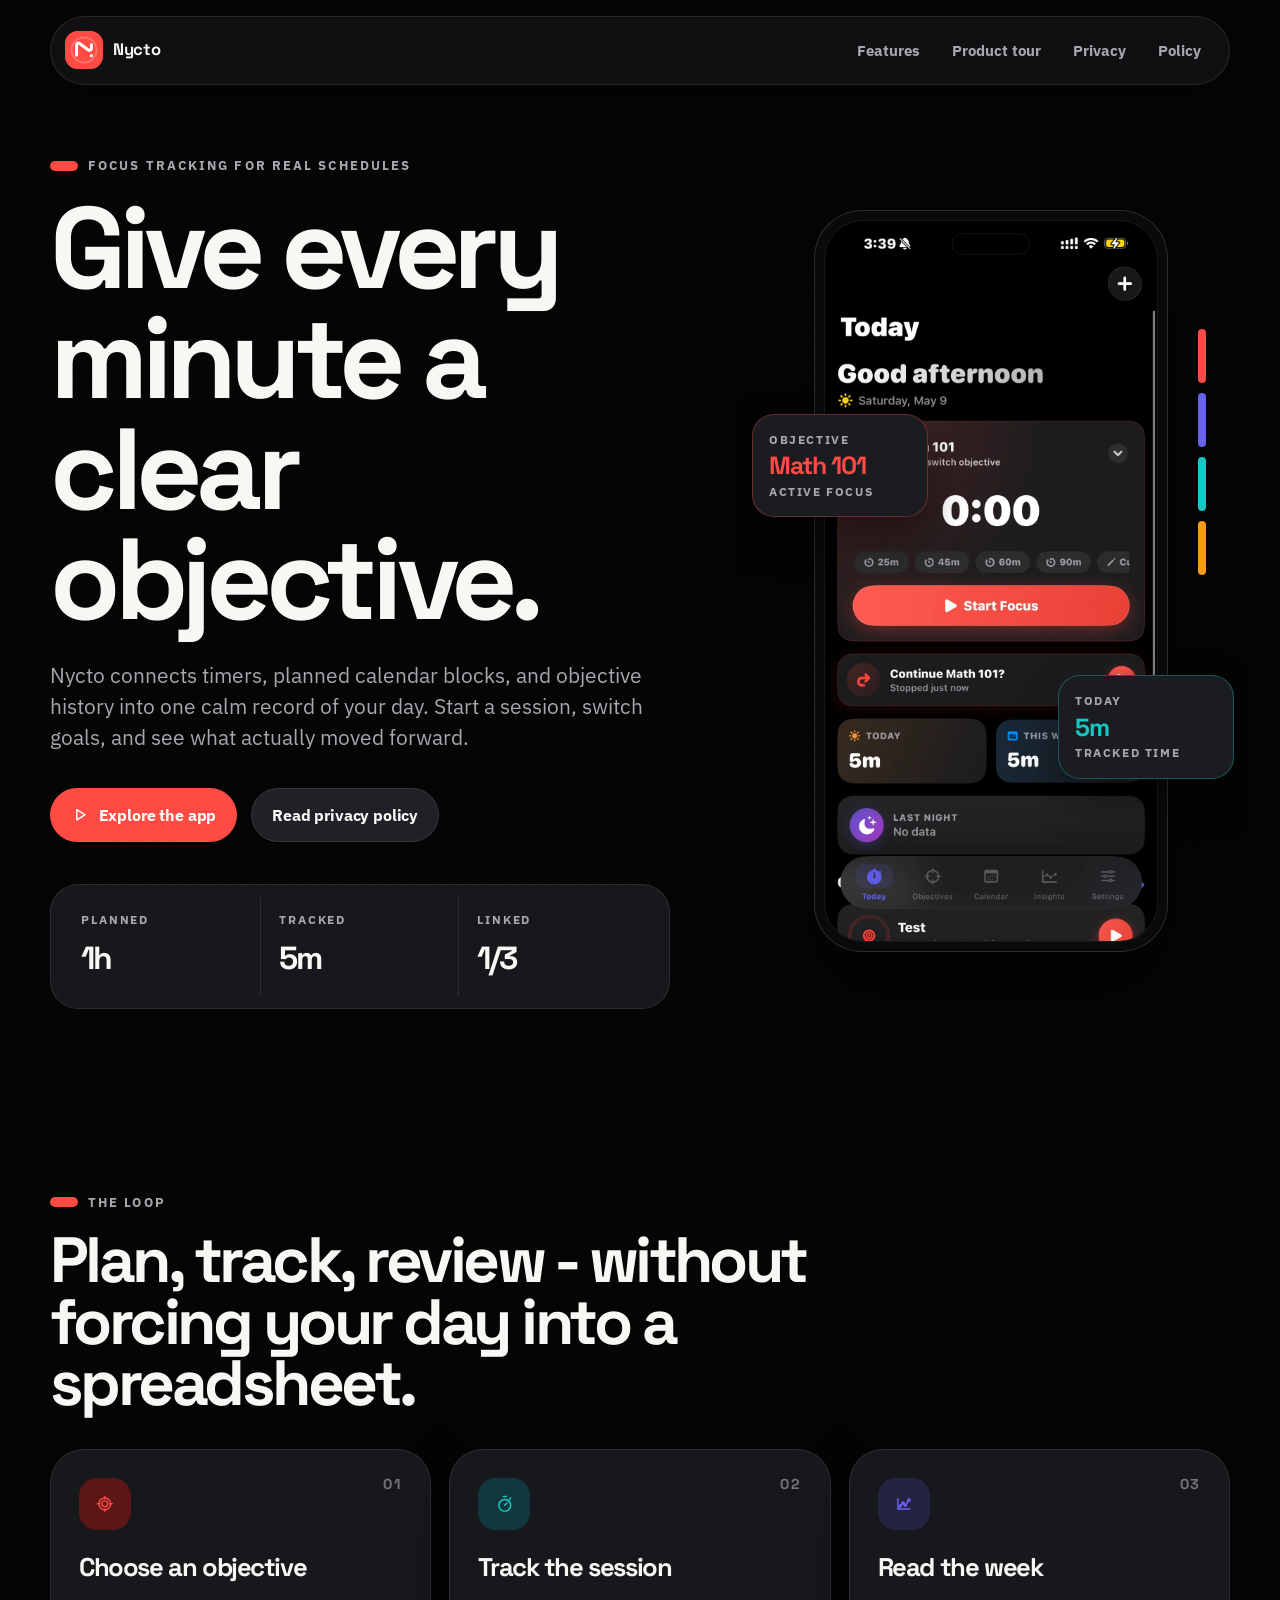
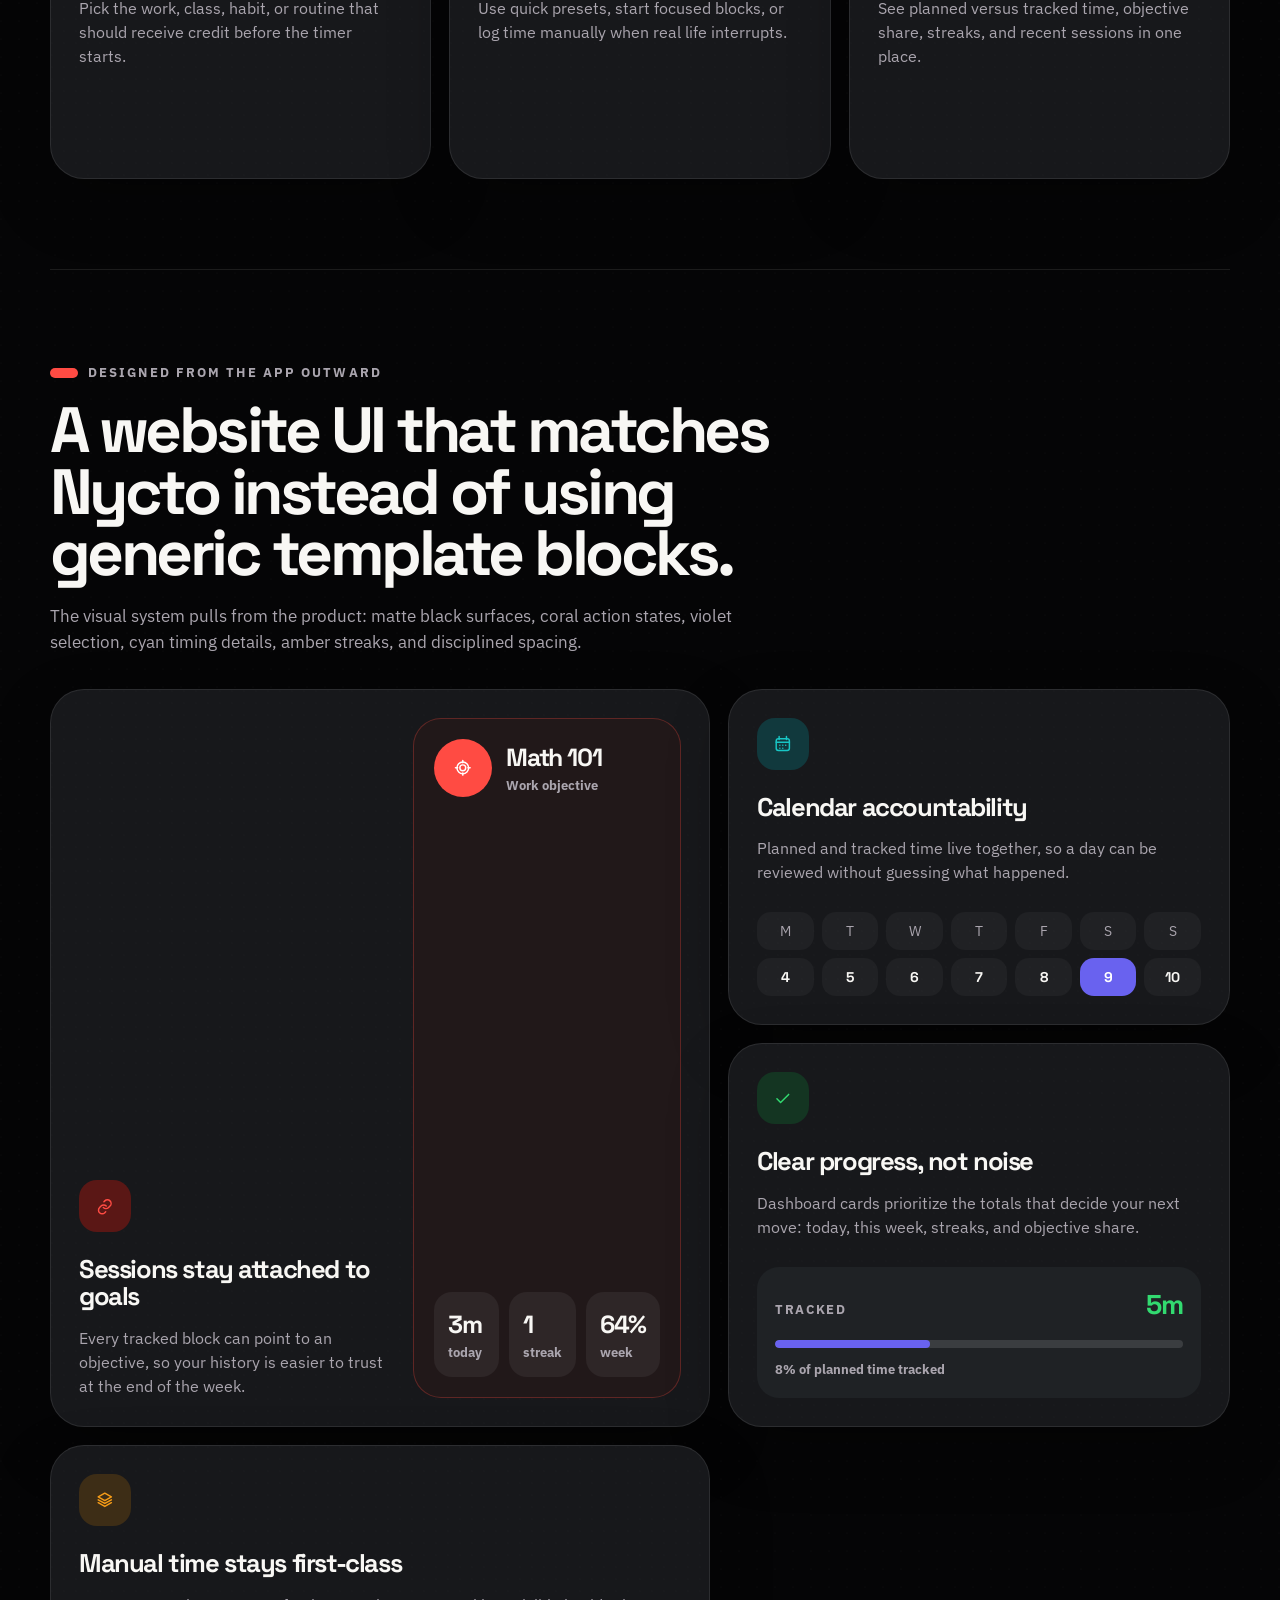
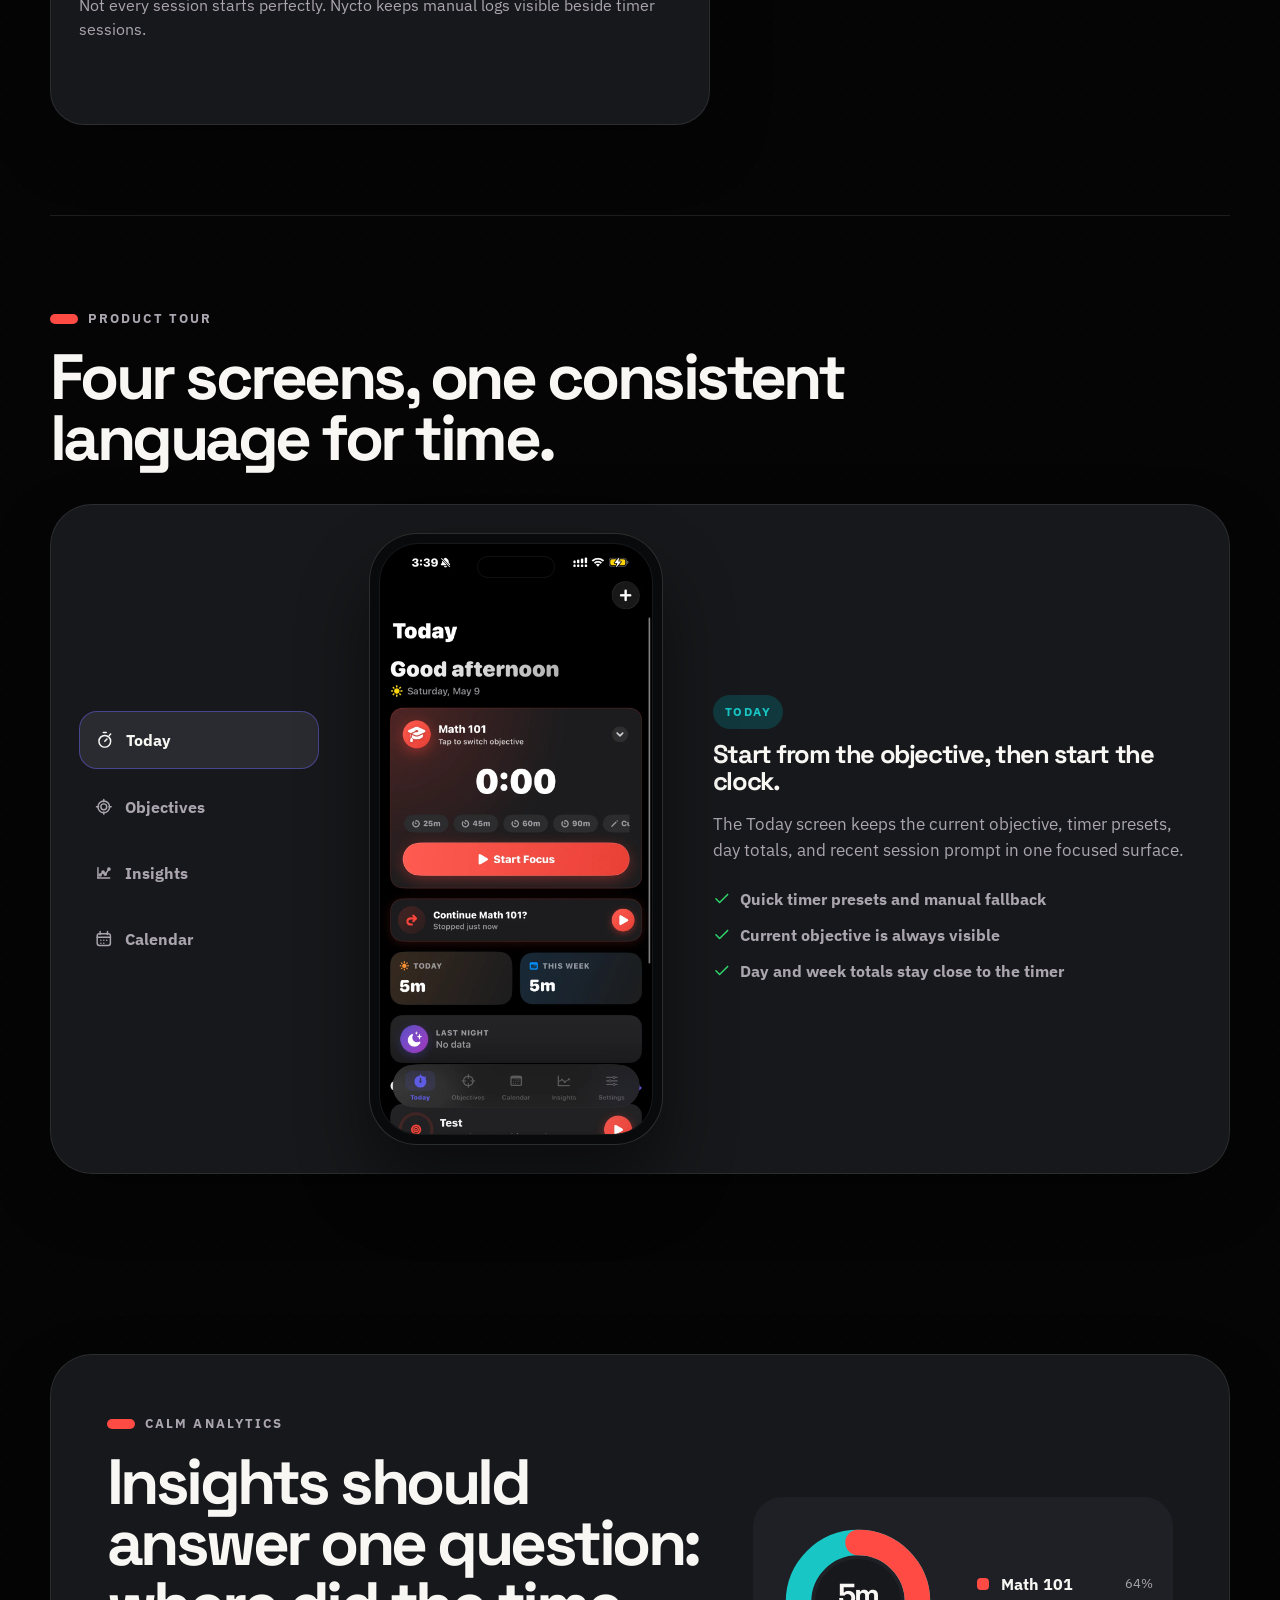
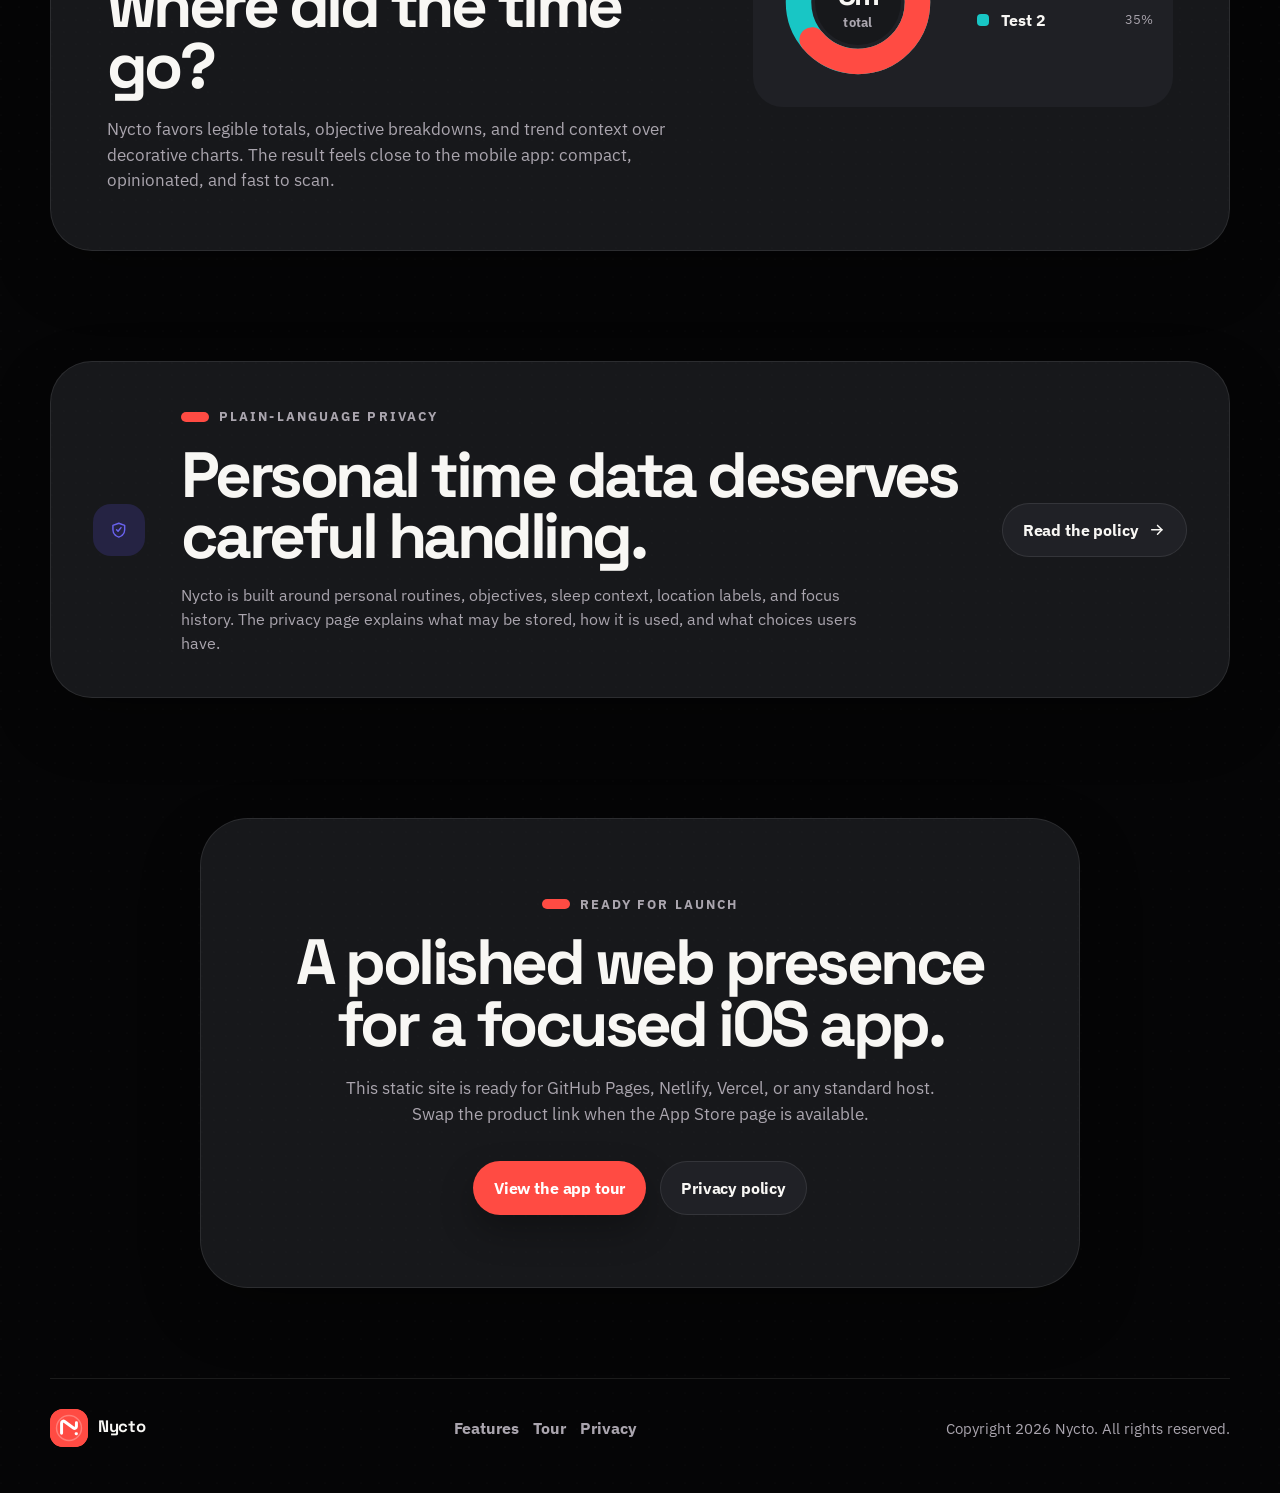
==== index.html @ ef99bd98 "Add Nycto landing page and privacy policy" ====
<!doctype html>
<html lang="en">
<head>
  <meta charset="utf-8">
  <meta name="viewport" content="width=device-width, initial-scale=1">
  <title>Nycto - Objective-linked focus tracking</title>
  <meta name="description" content="Nycto helps you plan time, track focus sessions, and understand your week through objective-linked insights.">
  <meta property="og:title" content="Nycto - Objective-linked focus tracking">
  <meta property="og:description" content="A calm time tracking app that connects focus sessions, planned blocks, and objective history.">
  <meta property="og:type" content="website">
  <meta property="og:image" content="assets/og-card.svg">
  <link rel="icon" href="assets/nycto-mark.svg" type="image/svg+xml">
  <link rel="preconnect" href="https://fonts.googleapis.com">
  <link rel="preconnect" href="https://fonts.gstatic.com" crossorigin>
  <link href="https://fonts.googleapis.com/css2?family=IBM+Plex+Sans:wght@400;500;600;700&family=Space+Grotesk:wght@500;600;700&display=swap" rel="stylesheet">
  <link rel="stylesheet" href="styles.css">
</head>
<body>
  <svg class="svg-sprite" aria-hidden="true" focusable="false">
  <symbol id="icon-timer" viewBox="0 0 24 24"><path d="M10 2h4"/><path d="M12 14l3-3"/><path d="M12 22a8 8 0 1 0 0-16 8 8 0 0 0 0 16Z"/><path d="M18 6l2-2"/></symbol>
  <symbol id="icon-target" viewBox="0 0 24 24"><circle cx="12" cy="12" r="8"/><circle cx="12" cy="12" r="4"/><path d="M12 2v3M12 19v3M2 12h3M19 12h3"/></symbol>
  <symbol id="icon-calendar" viewBox="0 0 24 24"><path d="M7 2v4M17 2v4"/><rect x="3" y="5" width="18" height="16" rx="3"/><path d="M3 10h18"/><path d="M8 14h.01M12 14h.01M16 14h.01M8 18h.01M12 18h.01"/></symbol>
  <symbol id="icon-chart" viewBox="0 0 24 24"><path d="M4 19V5"/><path d="M4 19h16"/><path d="M7 15l4-4 3 3 5-7"/><circle cx="7" cy="15" r="1.5"/><circle cx="11" cy="11" r="1.5"/><circle cx="14" cy="14" r="1.5"/><circle cx="19" cy="7" r="1.5"/></symbol>
  <symbol id="icon-shield" viewBox="0 0 24 24"><path d="M12 3l8 3v6c0 5-3.4 8.5-8 10-4.6-1.5-8-5-8-10V6l8-3Z"/><path d="M9 12l2 2 4-5"/></symbol>
  <symbol id="icon-link" viewBox="0 0 24 24"><path d="M10 13a5 5 0 0 0 7.1 0l2-2a5 5 0 0 0-7.1-7.1l-1.2 1.2"/><path d="M14 11a5 5 0 0 0-7.1 0l-2 2A5 5 0 0 0 12 20.1l1.2-1.2"/></symbol>
  <symbol id="icon-play" viewBox="0 0 24 24"><path d="M8 5v14l11-7-11-7Z"/></symbol>
  <symbol id="icon-check" viewBox="0 0 24 24"><path d="M20 6L9 17l-5-5"/></symbol>
  <symbol id="icon-arrow" viewBox="0 0 24 24"><path d="M5 12h14"/><path d="M13 6l6 6-6 6"/></symbol>
  <symbol id="icon-layers" viewBox="0 0 24 24"><path d="M12 3l9 5-9 5-9-5 9-5Z"/><path d="M3 12l9 5 9-5"/><path d="M3 16l9 5 9-5"/></symbol>
  <symbol id="icon-moon" viewBox="0 0 24 24"><path d="M20 15.5A8.5 8.5 0 0 1 8.5 4 7 7 0 1 0 20 15.5Z"/></symbol>
  <symbol id="icon-menu" viewBox="0 0 24 24"><path d="M4 7h16M4 12h16M4 17h16"/></symbol>
</svg>
  <a class="skip-link" href="#main">Skip to content</a>
  <div class="page-shell" id="top">
    <header class="site-header" data-reveal>
      <a class="brand" href="index.html" aria-label="Nycto home">
        <span class="brand-mark" aria-hidden="true"><img src="assets/nycto-mark.svg" alt=""></span>
        <span>Nycto</span>
      </a>
      <button class="nav-toggle" type="button" aria-expanded="false" aria-controls="site-nav">
        <svg class="icon-svg"><use href="#icon-menu"></use></svg>
        <span class="sr-only">Open navigation</span>
      </button>
      <nav class="site-nav" id="site-nav" aria-label="Primary navigation">
        <a href="#features">Features</a>
        <a href="#tour">Product tour</a>
        <a href="#privacy">Privacy</a>
        <a href="privacy.html">Policy</a>
      </nav>
    </header>

    <main id="main">
      <section class="hero section-pad">
        <div class="hero-copy" data-reveal>
          <p class="eyebrow"><span></span> Focus tracking for real schedules</p>
          <h1>Give every minute a clear objective.</h1>
          <p class="lede">Nycto connects timers, planned calendar blocks, and objective history into one calm record of your day. Start a session, switch goals, and see what actually moved forward.</p>
          <div class="hero-actions">
            <a class="button button-primary" href="#tour">
              <svg class="icon-svg"><use href="#icon-play"></use></svg>
              Explore the app
            </a>
            <a class="button button-secondary" href="privacy.html">Read privacy policy</a>
          </div>
          <dl class="metric-strip" aria-label="Nycto example stats">
            <div>
              <dt>Planned</dt>
              <dd>1h</dd>
            </div>
            <div>
              <dt>Tracked</dt>
              <dd>5m</dd>
            </div>
            <div>
              <dt>Linked</dt>
              <dd>1/3</dd>
            </div>
          </dl>
        </div>

        <div class="hero-stage" data-reveal data-delay="1">
          <div class="phone-frame hero-phone" aria-label="Nycto app Today screen">
            <span class="phone-speaker"></span>
            <img src="assets/screens/today-screen.webp" alt="Nycto Today screen showing a focus timer for Math 101 and day stats.">
          </div>
          <div class="orbit-card orbit-card-left" aria-hidden="true">
            <small>Objective</small>
            <strong>Math 101</strong>
            <span>Active focus</span>
          </div>
          <div class="orbit-card orbit-card-right" aria-hidden="true">
            <small>Today</small>
            <strong>5m</strong>
            <span>Tracked time</span>
          </div>
          <div class="status-rail" aria-hidden="true">
            <span></span><span></span><span></span><span></span>
          </div>
        </div>
      </section>

      <section class="loop section-pad" aria-labelledby="loop-title">
        <div class="section-heading" data-reveal>
          <p class="eyebrow"><span></span> The loop</p>
          <h2 id="loop-title">Plan, track, review - without forcing your day into a spreadsheet.</h2>
        </div>
        <div class="loop-grid">
          <article class="loop-card" data-reveal>
            <span class="step-label">01</span>
            <div class="icon-badge red"><svg class="icon-svg"><use href="#icon-target"></use></svg></div>
            <h3>Choose an objective</h3>
            <p>Pick the work, class, habit, or routine that should receive credit before the timer starts.</p>
          </article>
          <article class="loop-card" data-reveal data-delay="1">
            <span class="step-label">02</span>
            <div class="icon-badge cyan"><svg class="icon-svg"><use href="#icon-timer"></use></svg></div>
            <h3>Track the session</h3>
            <p>Use quick presets, start focused blocks, or log time manually when real life interrupts.</p>
          </article>
          <article class="loop-card" data-reveal data-delay="2">
            <span class="step-label">03</span>
            <div class="icon-badge violet"><svg class="icon-svg"><use href="#icon-chart"></use></svg></div>
            <h3>Read the week</h3>
            <p>See planned versus tracked time, objective share, streaks, and recent sessions in one place.</p>
          </article>
        </div>
      </section>

      <section class="feature-mosaic section-pad" id="features" aria-labelledby="features-title">
        <div class="section-heading narrow" data-reveal>
          <p class="eyebrow"><span></span> Designed from the app outward</p>
          <h2 id="features-title">A website UI that matches Nycto instead of using generic template blocks.</h2>
          <p>The visual system pulls from the product: matte black surfaces, coral action states, violet selection, cyan timing details, amber streaks, and disciplined spacing.</p>
        </div>

        <div class="mosaic-grid">
          <article class="feature-card feature-card-large" data-reveal>
            <div class="feature-copy">
              <div class="icon-badge red"><svg class="icon-svg"><use href="#icon-link"></use></svg></div>
              <h3>Sessions stay attached to goals</h3>
              <p>Every tracked block can point to an objective, so your history is easier to trust at the end of the week.</p>
            </div>
            <div class="objective-panel" aria-hidden="true">
              <div class="objective-head">
                <span class="objective-icon"><svg class="icon-svg"><use href="#icon-target"></use></svg></span>
                <div><strong>Math 101</strong><small>Work objective</small></div>
              </div>
              <div class="objective-stats">
                <span><b>3m</b><small>today</small></span>
                <span><b>1</b><small>streak</small></span>
                <span><b>64%</b><small>week</small></span>
              </div>
            </div>
          </article>

          <article class="feature-card" data-reveal data-delay="1">
            <div class="icon-badge cyan"><svg class="icon-svg"><use href="#icon-calendar"></use></svg></div>
            <h3>Calendar accountability</h3>
            <p>Planned and tracked time live together, so a day can be reviewed without guessing what happened.</p>
            <div class="mini-calendar" aria-hidden="true">
              <span>M</span><span>T</span><span>W</span><span>T</span><span>F</span><span>S</span><span>S</span>
              <b>4</b><b>5</b><b>6</b><b>7</b><b>8</b><b class="selected">9</b><b>10</b>
            </div>
          </article>

          <article class="feature-card" data-reveal data-delay="2">
            <div class="icon-badge green"><svg class="icon-svg"><use href="#icon-check"></use></svg></div>
            <h3>Clear progress, not noise</h3>
            <p>Dashboard cards prioritize the totals that decide your next move: today, this week, streaks, and objective share.</p>
            <div class="progress-panel" aria-hidden="true">
              <span><b>Tracked</b><strong>5m</strong></span>
              <div><i style="width: 38%"></i></div>
              <small>8% of planned time tracked</small>
            </div>
          </article>

          <article class="feature-card" data-reveal>
            <div class="icon-badge amber"><svg class="icon-svg"><use href="#icon-layers"></use></svg></div>
            <h3>Manual time stays first-class</h3>
            <p>Not every session starts perfectly. Nycto keeps manual logs visible beside timer sessions.</p>
          </article>
        </div>
      </section>

      <section class="tour section-pad" id="tour" aria-labelledby="tour-title">
        <div class="section-heading" data-reveal>
          <p class="eyebrow"><span></span> Product tour</p>
          <h2 id="tour-title">Four screens, one consistent language for time.</h2>
        </div>
        <div class="tour-shell" data-reveal>
          <div class="tour-tabs" role="tablist" aria-label="Nycto screen tour">
            <button class="tour-tab is-active" type="button" role="tab" aria-selected="true" data-screen="today">
              <svg class="icon-svg"><use href="#icon-timer"></use></svg>
              Today
            </button>
            <button class="tour-tab" type="button" role="tab" aria-selected="false" data-screen="objective">
              <svg class="icon-svg"><use href="#icon-target"></use></svg>
              Objectives
            </button>
            <button class="tour-tab" type="button" role="tab" aria-selected="false" data-screen="insights">
              <svg class="icon-svg"><use href="#icon-chart"></use></svg>
              Insights
            </button>
            <button class="tour-tab" type="button" role="tab" aria-selected="false" data-screen="calendar">
              <svg class="icon-svg"><use href="#icon-calendar"></use></svg>
              Calendar
            </button>
          </div>

          <div class="tour-phone-wrap">
            <div class="phone-frame tour-phone">
              <span class="phone-speaker"></span>
              <img id="tour-image" src="assets/screens/today-screen.webp" alt="Nycto Today screen with the timer and current objective.">
            </div>
          </div>

          <div class="tour-notes" aria-live="polite">
            <p class="tour-kicker" id="tour-kicker">Today</p>
            <h3 id="tour-heading">Start from the objective, then start the clock.</h3>
            <p id="tour-copy">The Today screen keeps the current objective, timer presets, day totals, and recent session prompt in one focused surface.</p>
            <ul class="check-list" id="tour-list">
              <li><svg class="icon-svg"><use href="#icon-check"></use></svg> Quick timer presets and manual fallback</li>
              <li><svg class="icon-svg"><use href="#icon-check"></use></svg> Current objective is always visible</li>
              <li><svg class="icon-svg"><use href="#icon-check"></use></svg> Day and week totals stay close to the timer</li>
            </ul>
          </div>
        </div>
      </section>

      <section class="insight-band section-pad" aria-labelledby="insight-title">
        <div class="insight-card" data-reveal>
          <div>
            <p class="eyebrow"><span></span> Calm analytics</p>
            <h2 id="insight-title">Insights should answer one question: where did the time go?</h2>
            <p>Nycto favors legible totals, objective breakdowns, and trend context over decorative charts. The result feels close to the mobile app: compact, opinionated, and fast to scan.</p>
          </div>
          <div class="ring-summary" aria-hidden="true">
            <div class="donut" aria-hidden="true">
              <svg viewBox="0 0 120 120" focusable="false">
                <circle class="ring-cyan" cx="60" cy="60" r="42" pathLength="100"></circle>
                <circle class="ring-red" cx="60" cy="60" r="42" pathLength="100"></circle>
              </svg>
              <span>5m<small>total</small></span>
            </div>
            <div class="legend-lines">
              <span><i class="red-dot"></i><b>Math 101</b><small>64%</small></span>
              <span><i class="cyan-dot"></i><b>Test 2</b><small>35%</small></span>
            </div>
          </div>
        </div>
      </section>

      <section class="privacy-section section-pad" id="privacy" aria-labelledby="privacy-title">
        <div class="privacy-card" data-reveal>
          <div class="icon-badge violet"><svg class="icon-svg"><use href="#icon-shield"></use></svg></div>
          <div>
            <p class="eyebrow"><span></span> Plain-language privacy</p>
            <h2 id="privacy-title">Personal time data deserves careful handling.</h2>
            <p>Nycto is built around personal routines, objectives, sleep context, location labels, and focus history. The privacy page explains what may be stored, how it is used, and what choices users have.</p>
          </div>
          <a class="button button-secondary" href="privacy.html">
            Read the policy
            <svg class="icon-svg"><use href="#icon-arrow"></use></svg>
          </a>
        </div>
      </section>

      <section class="download-cta section-pad" id="download" aria-labelledby="download-title">
        <div class="download-panel" data-reveal>
          <p class="eyebrow"><span></span> Ready for launch</p>
          <h2 id="download-title">A polished web presence for a focused iOS app.</h2>
          <p>This static site is ready for GitHub Pages, Netlify, Vercel, or any standard host. Swap the product link when the App Store page is available.</p>
          <div class="hero-actions centered">
            <a class="button button-primary" href="#tour">View the app tour</a>
            <a class="button button-secondary" href="privacy.html">Privacy policy</a>
          </div>
        </div>
      </section>
    </main>

    <footer class="site-footer">
      <a class="brand" href="index.html" aria-label="Nycto home">
        <span class="brand-mark" aria-hidden="true"><img src="assets/nycto-mark.svg" alt=""></span>
        <span>Nycto</span>
      </a>
      <div class="footer-links">
        <a href="#features">Features</a>
        <a href="#tour">Tour</a>
        <a href="privacy.html">Privacy</a>
      </div>
      <p>Copyright <span id="year"></span> Nycto. All rights reserved.</p>
    </footer>
  </div>
  <script src="script.js"></script>
</body>
</html>
---- styles.css ----
:root {
  --ink: #050506;
  --ink-2: #090a0c;
  --panel: #17181b;
  --panel-2: #202126;
  --panel-3: #2a2b31;
  --text: #f8f7f4;
  --muted: #aaa5ae;
  --muted-2: #77727d;
  --line: #32323a;
  --line-soft: rgba(255, 255, 255, 0.09);
  --red: #ff4b43;
  --red-2: #5a1715;
  --cyan: #18c6c5;
  --green: #32da70;
  --violet: #6962ef;
  --amber: #f59b17;
  --blue: #119cf5;
  --radius-lg: 34px;
  --radius-md: 24px;
  --radius-sm: 16px;
  --container: 1180px;
  --heading-font: "Space Grotesk", "IBM Plex Sans", system-ui, sans-serif;
  --body-font: "IBM Plex Sans", system-ui, -apple-system, BlinkMacSystemFont, "Segoe UI", sans-serif;
}

* {
  box-sizing: border-box;
}

html {
  scroll-behavior: smooth;
}

body {
  margin: 0;
  min-height: 100vh;
  color: var(--text);
  background-color: var(--ink);
  background-image: url("data:image/svg+xml,%3Csvg xmlns='http://www.w3.org/2000/svg' width='18' height='18' viewBox='0 0 18 18'%3E%3Crect width='18' height='18' fill='%23050506'/%3E%3Ccircle cx='1' cy='1' r='0.6' fill='%23ffffff' fill-opacity='0.035'/%3E%3C/svg%3E");
  font-family: var(--body-font);
  line-height: 1.5;
  overflow-x: hidden;
}

body.nav-open {
  overflow: hidden;
}

img {
  display: block;
  max-width: 100%;
}

a {
  color: inherit;
  text-decoration: none;
}

button, input, textarea, select {
  font: inherit;
}

button {
  border: 0;
}

::selection {
  background: var(--red);
  color: white;
}

.svg-sprite {
  position: absolute;
  width: 0;
  height: 0;
  overflow: hidden;
}

.icon-svg {
  width: 1.1em;
  height: 1.1em;
  fill: none;
  stroke: currentColor;
  stroke-width: 2;
  stroke-linecap: round;
  stroke-linejoin: round;
  flex: 0 0 auto;
}

.sr-only {
  position: absolute;
  width: 1px;
  height: 1px;
  padding: 0;
  margin: -1px;
  overflow: hidden;
  clip: rect(0, 0, 0, 0);
  white-space: nowrap;
  border: 0;
}

.skip-link {
  position: fixed;
  top: 12px;
  left: 12px;
  z-index: 999;
  padding: 10px 14px;
  border-radius: 999px;
  background: var(--text);
  color: var(--ink);
  transform: translateY(-140%);
  transition: transform 180ms ease;
}

.skip-link:focus {
  transform: translateY(0);
}

.page-shell {
  width: min(100% - 32px, var(--container));
  margin-inline: auto;
}

.section-pad {
  padding: 90px 0;
}

.site-header {
  position: sticky;
  top: 16px;
  z-index: 50;
  display: flex;
  align-items: center;
  justify-content: space-between;
  gap: 18px;
  margin-top: 16px;
  padding: 12px 14px;
  border: 1px solid var(--line-soft);
  border-radius: 999px;
  background: rgba(18, 19, 22, 0.86);
  box-shadow: 0 18px 48px rgba(0, 0, 0, 0.34);
  backdrop-filter: blur(18px);
}

.brand {
  display: inline-flex;
  align-items: center;
  gap: 10px;
  color: var(--text);
  font-family: var(--heading-font);
  font-size: 1.04rem;
  font-weight: 700;
  letter-spacing: -0.02em;
}

.brand-mark {
  display: grid;
  place-items: center;
  width: 38px;
  height: 38px;
  border-radius: 13px;
  background: var(--red);
  overflow: hidden;
}

.brand-mark img {
  width: 100%;
  height: 100%;
}

.site-nav {
  display: flex;
  align-items: center;
  gap: 4px;
}

.site-nav a {
  padding: 10px 14px;
  border-radius: 999px;
  color: var(--muted);
  font-size: 0.95rem;
  font-weight: 700;
  transition: color 180ms ease, background 180ms ease;
}

.site-nav a:hover,
.site-nav a:focus-visible,
.site-nav a[aria-current="page"] {
  color: var(--text);
  background: var(--panel-3);
  outline: none;
}

.nav-toggle {
  display: none;
  place-items: center;
  width: 42px;
  height: 42px;
  border-radius: 50%;
  color: var(--text);
  background: var(--panel-2);
}

.hero {
  display: grid;
  grid-template-columns: minmax(0, 1.02fr) minmax(360px, 0.78fr);
  gap: clamp(38px, 6vw, 86px);
  align-items: center;
  min-height: calc(100vh - 82px);
  padding-top: 68px;
}

.eyebrow {
  display: inline-flex;
  align-items: center;
  gap: 10px;
  margin: 0 0 18px;
  color: var(--muted);
  font-size: 0.82rem;
  font-weight: 800;
  letter-spacing: 0.16em;
  text-transform: uppercase;
}

.eyebrow span {
  width: 28px;
  height: 10px;
  border-radius: 999px;
  background: var(--red);
}

h1, h2, h3 {
  margin: 0;
  font-family: var(--heading-font);
  letter-spacing: -0.055em;
  line-height: 0.96;
}

h1 {
  max-width: 780px;
  font-size: clamp(4rem, 9vw, 7.65rem);
}

h2 {
  font-size: clamp(2.45rem, 5vw, 4.75rem);
}

h3 {
  font-size: clamp(1.45rem, 2vw, 2rem);
  line-height: 1.05;
}

p {
  color: var(--muted);
}

.lede {
  max-width: 660px;
  margin: 24px 0 0;
  font-size: clamp(1.08rem, 1.7vw, 1.3rem);
}

.hero-actions {
  display: flex;
  flex-wrap: wrap;
  gap: 14px;
  margin-top: 34px;
}

.hero-actions.centered {
  justify-content: center;
}

.button {
  display: inline-flex;
  align-items: center;
  justify-content: center;
  gap: 10px;
  min-height: 52px;
  padding: 14px 20px;
  border-radius: 999px;
  border: 1px solid transparent;
  font-weight: 800;
  letter-spacing: -0.01em;
  transition: transform 180ms ease, border-color 180ms ease, background 180ms ease, color 180ms ease;
}

.button:hover,
.button:focus-visible {
  transform: translateY(-2px);
  outline: none;
}

.button-primary {
  background: var(--red);
  color: #fff;
  box-shadow: 0 16px 34px rgba(0, 0, 0, 0.28);
}

.button-primary:hover,
.button-primary:focus-visible {
  background: #ff5a52;
}

.button-secondary {
  background: var(--panel-2);
  border-color: var(--line-soft);
  color: var(--text);
}

.button-secondary:hover,
.button-secondary:focus-visible {
  background: var(--panel-3);
  border-color: rgba(255, 255, 255, 0.18);
}

.metric-strip {
  display: grid;
  grid-template-columns: repeat(3, 1fr);
  max-width: 620px;
  margin: 42px 0 0;
  padding: 12px;
  border: 1px solid var(--line-soft);
  border-radius: 28px;
  background: var(--panel);
}

.metric-strip div {
  padding: 14px 18px;
  border-right: 1px solid var(--line-soft);
}

.metric-strip div:last-child {
  border-right: 0;
}

.metric-strip dt {
  color: var(--muted);
  font-size: 0.74rem;
  font-weight: 800;
  letter-spacing: 0.16em;
  text-transform: uppercase;
}

.metric-strip dd {
  margin: 6px 0 0;
  color: var(--text);
  font-family: var(--heading-font);
  font-size: 2rem;
  font-weight: 700;
  letter-spacing: -0.06em;
}

.hero-stage {
  position: relative;
  display: grid;
  place-items: center;
  min-height: 760px;
}

.phone-frame {
  position: relative;
  isolation: isolate;
  width: min(354px, 78vw);
  padding: 10px;
  border: 1px solid rgba(255, 255, 255, 0.14);
  border-radius: 48px;
  background: #090a0c;
  box-shadow: 0 40px 70px rgba(0, 0, 0, 0.48);
}

.phone-frame::before {
  content: "";
  position: absolute;
  inset: 9px;
  border: 1px solid rgba(255, 255, 255, 0.06);
  border-radius: 39px;
  pointer-events: none;
  z-index: 2;
}

.phone-frame img {
  width: 100%;
  border-radius: 38px;
  background: black;
}

.phone-speaker {
  position: absolute;
  z-index: 3;
  top: 22px;
  left: 50%;
  width: 78px;
  height: 22px;
  border-radius: 999px;
  background: rgba(0, 0, 0, 0.62);
  border: 1px solid rgba(255, 255, 255, 0.06);
  transform: translateX(-50%);
}

.hero-phone {
  animation: phoneFloat 7s ease-in-out infinite;
}

.orbit-card {
  position: absolute;
  width: 176px;
  padding: 16px;
  border: 1px solid var(--line-soft);
  border-radius: 22px;
  background: #1b1c20;
  box-shadow: 0 20px 42px rgba(0, 0, 0, 0.38);
}

.orbit-card small,
.orbit-card span {
  display: block;
  color: var(--muted);
  font-size: 0.72rem;
  font-weight: 800;
  letter-spacing: 0.14em;
  text-transform: uppercase;
}

.orbit-card strong {
  display: block;
  margin: 6px 0 4px;
  font-family: var(--heading-font);
  font-size: 1.55rem;
  line-height: 1;
  letter-spacing: -0.04em;
}

.orbit-card-left {
  left: 0;
  top: 28%;
  border-color: rgba(255, 75, 67, 0.34);
}

.orbit-card-left strong {
  color: var(--red);
}

.orbit-card-right {
  right: -4px;
  bottom: 24%;
  border-color: rgba(24, 198, 197, 0.34);
}

.orbit-card-right strong {
  color: var(--cyan);
}

.status-rail {
  position: absolute;
  right: 24px;
  top: 128px;
  display: grid;
  gap: 10px;
}

.status-rail span {
  width: 8px;
  height: 54px;
  border-radius: 999px;
  background: var(--panel-3);
}

.status-rail span:nth-child(1) { background: var(--red); }
.status-rail span:nth-child(2) { background: var(--violet); }
.status-rail span:nth-child(3) { background: var(--cyan); }
.status-rail span:nth-child(4) { background: var(--amber); }

.section-heading {
  max-width: 900px;
  margin-bottom: 34px;
}

.section-heading.narrow {
  max-width: 820px;
}

.section-heading p:last-child {
  max-width: 720px;
  margin-top: 18px;
  font-size: 1.08rem;
}

.loop-grid {
  display: grid;
  grid-template-columns: repeat(3, 1fr);
  gap: 18px;
}

.loop-card,
.feature-card,
.privacy-card,
.download-panel,
.insight-card,
.policy-card-full,
.policy-nav {
  border: 1px solid var(--line-soft);
  background: var(--panel);
  box-shadow: 0 24px 60px rgba(0, 0, 0, 0.28);
}

.loop-card {
  position: relative;
  min-height: 330px;
  padding: 28px;
  border-radius: var(--radius-lg);
  overflow: hidden;
}

.loop-card::after,
.feature-card::after,
.insight-card::after,
.privacy-card::after,
.download-panel::after,
.policy-card-full::after {
  content: "";
  position: absolute;
  inset: 0;
  background-image: url("data:image/svg+xml,%3Csvg xmlns='http://www.w3.org/2000/svg' width='12' height='12' viewBox='0 0 12 12'%3E%3Ccircle cx='1' cy='1' r='0.6' fill='%23ffffff' fill-opacity='0.045'/%3E%3C/svg%3E");
  pointer-events: none;
  opacity: 0.65;
}

.loop-card > *,
.feature-card > *,
.insight-card > *,
.privacy-card > *,
.download-panel > *,
.policy-card-full > * {
  position: relative;
  z-index: 1;
}

.step-label {
  position: absolute;
  top: 24px;
  right: 28px;
  color: var(--muted-2);
  font-family: var(--heading-font);
  font-size: 0.9rem;
  font-weight: 700;
  letter-spacing: 0.12em;
}

.icon-badge {
  display: grid;
  place-items: center;
  width: 52px;
  height: 52px;
  margin-bottom: 24px;
  border-radius: 18px;
  color: var(--text);
  background: var(--panel-3);
}

.icon-badge.red { background: var(--red-2); color: var(--red); }
.icon-badge.cyan { background: #11393d; color: var(--cyan); }
.icon-badge.green { background: #143522; color: var(--green); }
.icon-badge.violet { background: #252343; color: var(--violet); }
.icon-badge.amber { background: #3d2d16; color: var(--amber); }

.loop-card p,
.feature-card p {
  margin: 16px 0 0;
}

.feature-mosaic {
  border-top: 1px solid var(--line-soft);
  border-bottom: 1px solid var(--line-soft);
}

.mosaic-grid {
  display: grid;
  grid-template-columns: 1.25fr 0.95fr;
  gap: 18px;
  align-items: stretch;
}

.feature-card {
  position: relative;
  min-height: 280px;
  padding: 28px;
  border-radius: var(--radius-lg);
  overflow: hidden;
}

.feature-card-large {
  display: grid;
  grid-template-columns: minmax(0, 0.92fr) minmax(260px, 0.8fr);
  gap: 26px;
  grid-row: span 2;
  align-items: end;
}

.objective-panel {
  align-self: stretch;
  display: flex;
  flex-direction: column;
  justify-content: space-between;
  gap: 20px;
  padding: 20px;
  border: 1px solid rgba(255, 75, 67, 0.28);
  border-radius: 28px;
  background: #211819;
}

.objective-head {
  display: flex;
  align-items: center;
  gap: 14px;
}

.objective-icon {
  display: grid;
  place-items: center;
  width: 58px;
  height: 58px;
  border-radius: 50%;
  color: #fff;
  background: var(--red);
}

.objective-head strong,
.objective-stats b {
  display: block;
  color: var(--text);
  font-family: var(--heading-font);
  font-size: 1.55rem;
  letter-spacing: -0.05em;
}

.objective-head small,
.objective-stats small {
  display: block;
  color: var(--muted);
  font-weight: 700;
}

.objective-stats {
  display: grid;
  grid-template-columns: repeat(3, 1fr);
  gap: 10px;
}

.objective-stats span {
  padding: 14px;
  border-radius: 18px;
  background: rgba(255, 255, 255, 0.06);
}

.mini-calendar {
  display: grid;
  grid-template-columns: repeat(7, 1fr);
  gap: 8px;
  margin-top: 28px;
}

.mini-calendar span,
.mini-calendar b {
  display: grid;
  place-items: center;
  min-height: 38px;
  border-radius: 14px;
  color: var(--muted);
  background: rgba(255, 255, 255, 0.04);
  font-size: 0.88rem;
}

.mini-calendar b {
  color: var(--text);
  font-family: var(--heading-font);
}

.mini-calendar .selected {
  background: var(--violet);
  color: #fff;
}

.progress-panel {
  margin-top: 28px;
  padding: 18px;
  border-radius: 22px;
  background: #1f2225;
}

.progress-panel span {
  display: flex;
  justify-content: space-between;
  align-items: baseline;
  color: var(--muted);
  font-size: 0.82rem;
  font-weight: 800;
  letter-spacing: 0.12em;
  text-transform: uppercase;
}

.progress-panel strong {
  color: var(--green);
  font-family: var(--heading-font);
  font-size: 1.7rem;
  letter-spacing: -0.04em;
  text-transform: none;
}

.progress-panel div {
  height: 8px;
  margin: 14px 0 8px;
  border-radius: 999px;
  background: rgba(255, 255, 255, 0.12);
  overflow: hidden;
}

.progress-panel i {
  display: block;
  height: 100%;
  border-radius: inherit;
  background: var(--violet);
}

.progress-panel small {
  color: var(--muted);
  font-weight: 700;
}

.tour-shell {
  display: grid;
  grid-template-columns: 240px minmax(270px, 0.7fr) minmax(280px, 1fr);
  gap: 26px;
  align-items: center;
  padding: 28px;
  border: 1px solid var(--line-soft);
  border-radius: 42px;
  background: var(--panel);
  box-shadow: 0 24px 60px rgba(0, 0, 0, 0.3);
}

.tour-tabs {
  display: grid;
  gap: 10px;
}

.tour-tab {
  display: flex;
  align-items: center;
  gap: 12px;
  width: 100%;
  padding: 16px;
  border-radius: 18px;
  color: var(--muted);
  background: transparent;
  text-align: left;
  font-weight: 800;
  cursor: pointer;
  transition: background 180ms ease, color 180ms ease, transform 180ms ease;
}

.tour-tab:hover,
.tour-tab:focus-visible,
.tour-tab.is-active {
  color: var(--text);
  background: var(--panel-3);
  outline: none;
}

.tour-tab.is-active {
  border: 1px solid rgba(105, 98, 239, 0.48);
}

.tour-phone-wrap {
  display: grid;
  place-items: center;
}

.tour-phone {
  width: min(294px, 70vw);
}

.tour-phone img {
  transition: opacity 180ms ease, transform 180ms ease;
}

.tour-phone img.is-swapping {
  opacity: 0;
  transform: translateY(10px);
}

.tour-notes {
  padding: 12px 12px 12px 0;
}

.tour-kicker {
  display: inline-block;
  margin: 0 0 12px;
  padding: 8px 12px;
  border-radius: 999px;
  color: var(--cyan);
  background: #11393d;
  font-size: 0.75rem;
  font-weight: 900;
  letter-spacing: 0.12em;
  text-transform: uppercase;
}

.tour-notes p:not(.tour-kicker) {
  margin: 18px 0 0;
  font-size: 1.05rem;
}

.check-list {
  display: grid;
  gap: 12px;
  margin: 24px 0 0;
  padding: 0;
  list-style: none;
}

.check-list li {
  display: flex;
  gap: 10px;
  color: var(--muted);
  font-weight: 700;
}

.check-list .icon-svg {
  color: var(--green);
  margin-top: 3px;
}

.insight-card {
  position: relative;
  display: grid;
  grid-template-columns: minmax(0, 1fr) minmax(280px, 420px);
  gap: 34px;
  align-items: center;
  padding: clamp(28px, 5vw, 56px);
  border-radius: 42px;
  overflow: hidden;
}

.insight-card p:not(.eyebrow) {
  max-width: 640px;
  margin: 20px 0 0;
  font-size: 1.06rem;
}

.ring-summary {
  display: grid;
  grid-template-columns: 180px 1fr;
  gap: 24px;
  align-items: center;
  padding: 20px;
  border-radius: 30px;
  background: #1f2025;
}

.donut {
  position: relative;
  display: grid;
  place-items: center;
  width: 170px;
  aspect-ratio: 1;
  border-radius: 50%;
}

.donut svg {
  position: absolute;
  inset: 0;
  width: 100%;
  height: 100%;
  transform: rotate(-90deg);
}

.donut circle {
  fill: none;
  stroke-width: 18;
  stroke-linecap: round;
}

.ring-cyan { stroke: var(--cyan); }
.ring-red {
  stroke: var(--red);
  stroke-dasharray: 64 36;
}

.donut::before {
  content: "";
  position: absolute;
  inset: 42px;
  border-radius: 50%;
  background: #17181b;
}

.donut span {
  position: relative;
  z-index: 1;
  display: grid;
  place-items: center;
  color: var(--text);
  font-family: var(--heading-font);
  font-size: 1.9rem;
  font-weight: 700;
  letter-spacing: -0.05em;
}

.donut small {
  margin-top: -4px;
  color: var(--muted);
  font-family: var(--body-font);
  font-size: 0.82rem;
  font-weight: 800;
  letter-spacing: 0.02em;
}

.legend-lines {
  display: grid;
  gap: 12px;
}

.legend-lines span {
  display: grid;
  grid-template-columns: 14px 1fr auto;
  gap: 10px;
  align-items: center;
  color: var(--muted);
}

.legend-lines i {
  width: 12px;
  height: 12px;
  border-radius: 4px;
}

.red-dot { background: var(--red); }
.cyan-dot { background: var(--cyan); }

.legend-lines b {
  color: var(--text);
}

.privacy-section {
  padding-top: 20px;
}

.privacy-card {
  position: relative;
  display: grid;
  grid-template-columns: 64px minmax(0, 1fr) auto;
  gap: 24px;
  align-items: center;
  padding: clamp(24px, 4vw, 42px);
  border-radius: 42px;
  overflow: hidden;
}

.privacy-card .icon-badge {
  margin: 0;
}

.privacy-card p:not(.eyebrow) {
  max-width: 700px;
  margin: 16px 0 0;
}

.download-cta {
  padding-top: 30px;
}

.download-panel {
  position: relative;
  max-width: 880px;
  margin-inline: auto;
  padding: clamp(34px, 7vw, 72px);
  border-radius: 48px;
  text-align: center;
  overflow: hidden;
}

.download-panel .eyebrow {
  justify-content: center;
}

.download-panel p:not(.eyebrow) {
  max-width: 620px;
  margin: 20px auto 0;
  font-size: 1.08rem;
}

.site-footer {
  display: flex;
  align-items: center;
  justify-content: space-between;
  gap: 18px;
  padding: 30px 0 46px;
  border-top: 1px solid var(--line-soft);
  color: var(--muted);
}

.footer-links {
  display: flex;
  gap: 14px;
  flex-wrap: wrap;
}

.footer-links a {
  color: var(--muted);
  font-weight: 700;
}

.footer-links a:hover,
.footer-links a:focus-visible {
  color: var(--text);
  outline: none;
}

.site-footer p {
  margin: 0;
  font-size: 0.95rem;
}

.policy-hero {
  max-width: 860px;
  padding-bottom: 44px;
}

.policy-hero h1 {
  font-size: clamp(3.8rem, 8vw, 7rem);
}

.updated {
  display: inline-block;
  margin-top: 24px;
  padding: 10px 14px;
  border: 1px solid var(--line-soft);
  border-radius: 999px;
  color: var(--text);
  background: var(--panel);
  font-weight: 800;
}

.policy-layout {
  display: grid;
  grid-template-columns: 280px minmax(0, 1fr);
  gap: 26px;
  align-items: start;
  padding-top: 0;
}

.policy-nav {
  position: sticky;
  top: 104px;
  display: grid;
  gap: 6px;
  padding: 16px;
  border-radius: 28px;
}

.policy-nav a {
  padding: 12px 14px;
  border-radius: 16px;
  color: var(--muted);
  font-weight: 800;
}

.policy-nav a:hover,
.policy-nav a:focus-visible {
  color: var(--text);
  background: var(--panel-3);
  outline: none;
}

.policy-card-full {
  position: relative;
  padding: clamp(28px, 5vw, 58px);
  border-radius: 38px;
  overflow: hidden;
}

.policy-card-full section {
  padding: 34px 0;
  border-bottom: 1px solid var(--line-soft);
}

.policy-card-full section:first-child {
  padding-top: 0;
}

.policy-card-full section:last-child {
  padding-bottom: 0;
  border-bottom: 0;
}

.policy-card-full h2 {
  margin-bottom: 18px;
  font-size: clamp(1.8rem, 3vw, 2.6rem);
}

.policy-card-full p {
  margin: 0 0 16px;
  font-size: 1.05rem;
}

.policy-card-full ul {
  display: grid;
  gap: 10px;
  margin: 0 0 18px;
  padding-left: 22px;
  color: var(--muted);
}

.policy-card-full li::marker {
  color: var(--red);
}

[data-reveal] {
  opacity: 0;
  transform: translateY(22px);
  transition: opacity 620ms ease, transform 620ms ease;
}

[data-reveal].is-visible {
  opacity: 1;
  transform: translateY(0);
}

[data-delay="1"] { transition-delay: 90ms; }
[data-delay="2"] { transition-delay: 180ms; }

@keyframes phoneFloat {
  0%, 100% { transform: translateY(0); }
  50% { transform: translateY(-12px); }
}

@media (max-width: 1020px) {
  .hero {
    grid-template-columns: 1fr;
    padding-top: 52px;
  }

  .hero-stage {
    min-height: 640px;
  }

  .orbit-card-left {
    left: 8%;
  }

  .orbit-card-right {
    right: 8%;
  }

  .loop-grid,
  .mosaic-grid {
    grid-template-columns: 1fr;
  }

  .feature-card-large {
    grid-template-columns: 1fr;
  }

  .tour-shell {
    grid-template-columns: 1fr;
  }

  .tour-tabs {
    grid-template-columns: repeat(4, 1fr);
  }

  .tour-tab {
    justify-content: center;
  }

  .tour-notes {
    padding: 0;
  }

  .insight-card,
  .privacy-card,
  .policy-layout {
    grid-template-columns: 1fr;
  }

  .policy-nav {
    position: static;
    grid-template-columns: repeat(2, 1fr);
  }
}

@media (max-width: 760px) {
  .page-shell {
    width: min(100% - 22px, var(--container));
  }

  .section-pad {
    padding: 64px 0;
  }

  .site-header {
    top: 10px;
    margin-top: 10px;
  }

  .nav-toggle {
    display: grid;
  }

  .site-nav {
    position: fixed;
    left: 11px;
    right: 11px;
    top: 76px;
    display: none;
    grid-template-columns: 1fr;
    padding: 12px;
    border: 1px solid var(--line-soft);
    border-radius: 26px;
    background: #15161a;
    box-shadow: 0 28px 60px rgba(0, 0, 0, 0.52);
  }

  .site-nav.is-open {
    display: grid;
  }

  .site-nav a {
    padding: 14px 16px;
  }

  h1 {
    font-size: clamp(3.2rem, 17vw, 5rem);
  }

  .metric-strip {
    grid-template-columns: 1fr;
  }

  .metric-strip div {
    border-right: 0;
    border-bottom: 1px solid var(--line-soft);
  }

  .metric-strip div:last-child {
    border-bottom: 0;
  }

  .hero-stage {
    min-height: 580px;
  }

  .phone-frame {
    width: min(318px, 88vw);
    border-radius: 42px;
  }

  .phone-frame img {
    border-radius: 32px;
  }

  .phone-frame::before {
    border-radius: 33px;
  }

  .orbit-card {
    display: none;
  }

  .status-rail {
    right: 3px;
    top: 160px;
  }

  .loop-card,
  .feature-card {
    min-height: auto;
    padding: 24px;
  }

  .tour-shell {
    padding: 18px;
    border-radius: 32px;
  }

  .tour-tabs {
    grid-template-columns: repeat(2, 1fr);
  }

  .tour-tab {
    padding: 13px;
    font-size: 0.9rem;
  }

  .ring-summary {
    grid-template-columns: 1fr;
  }

  .donut {
    margin-inline: auto;
  }

  .privacy-card {
    gap: 18px;
  }

  .privacy-card .button {
    width: 100%;
  }

  .site-footer {
    flex-direction: column;
    align-items: flex-start;
  }

  .policy-nav {
    grid-template-columns: 1fr;
  }
}

@media (prefers-reduced-motion: reduce) {
  html {
    scroll-behavior: auto;
  }

  *, *::before, *::after {
    animation-duration: 0.001ms !important;
    animation-iteration-count: 1 !important;
    scroll-behavior: auto !important;
    transition-duration: 0.001ms !important;
  }
}
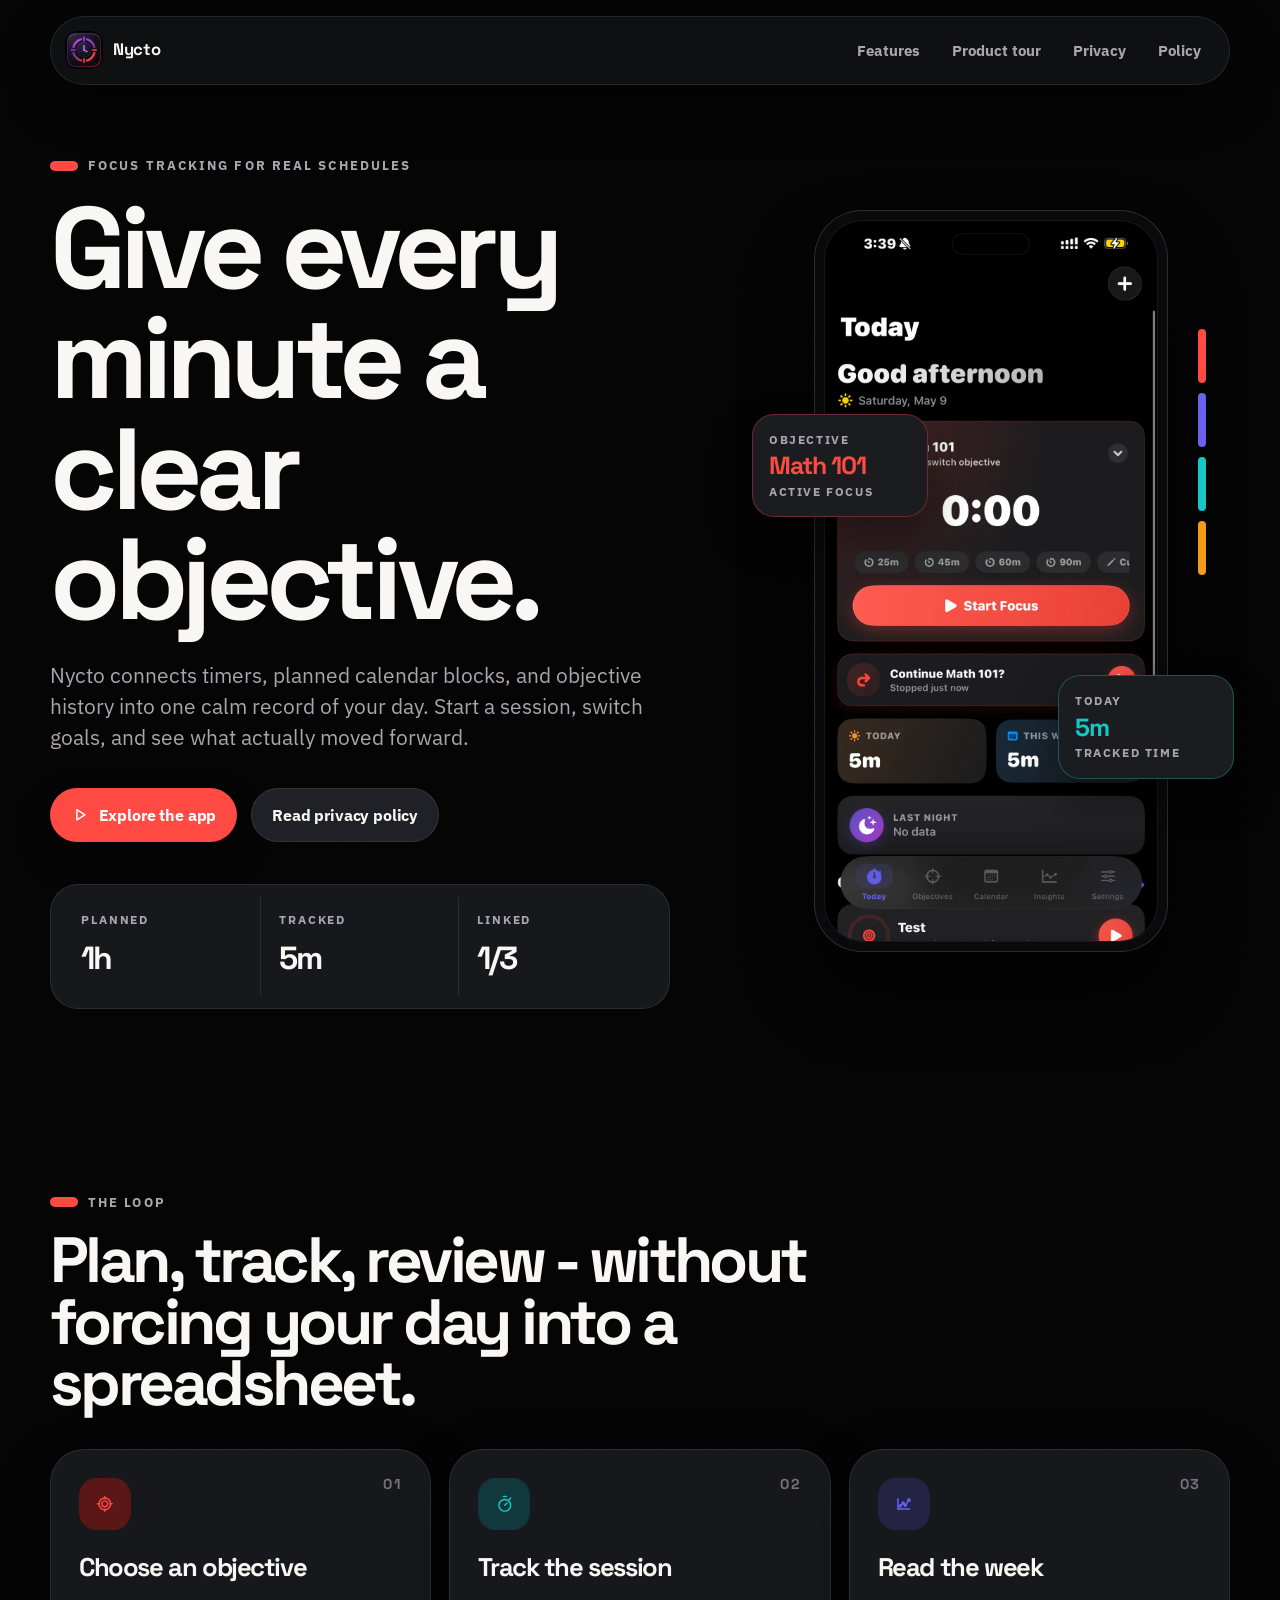
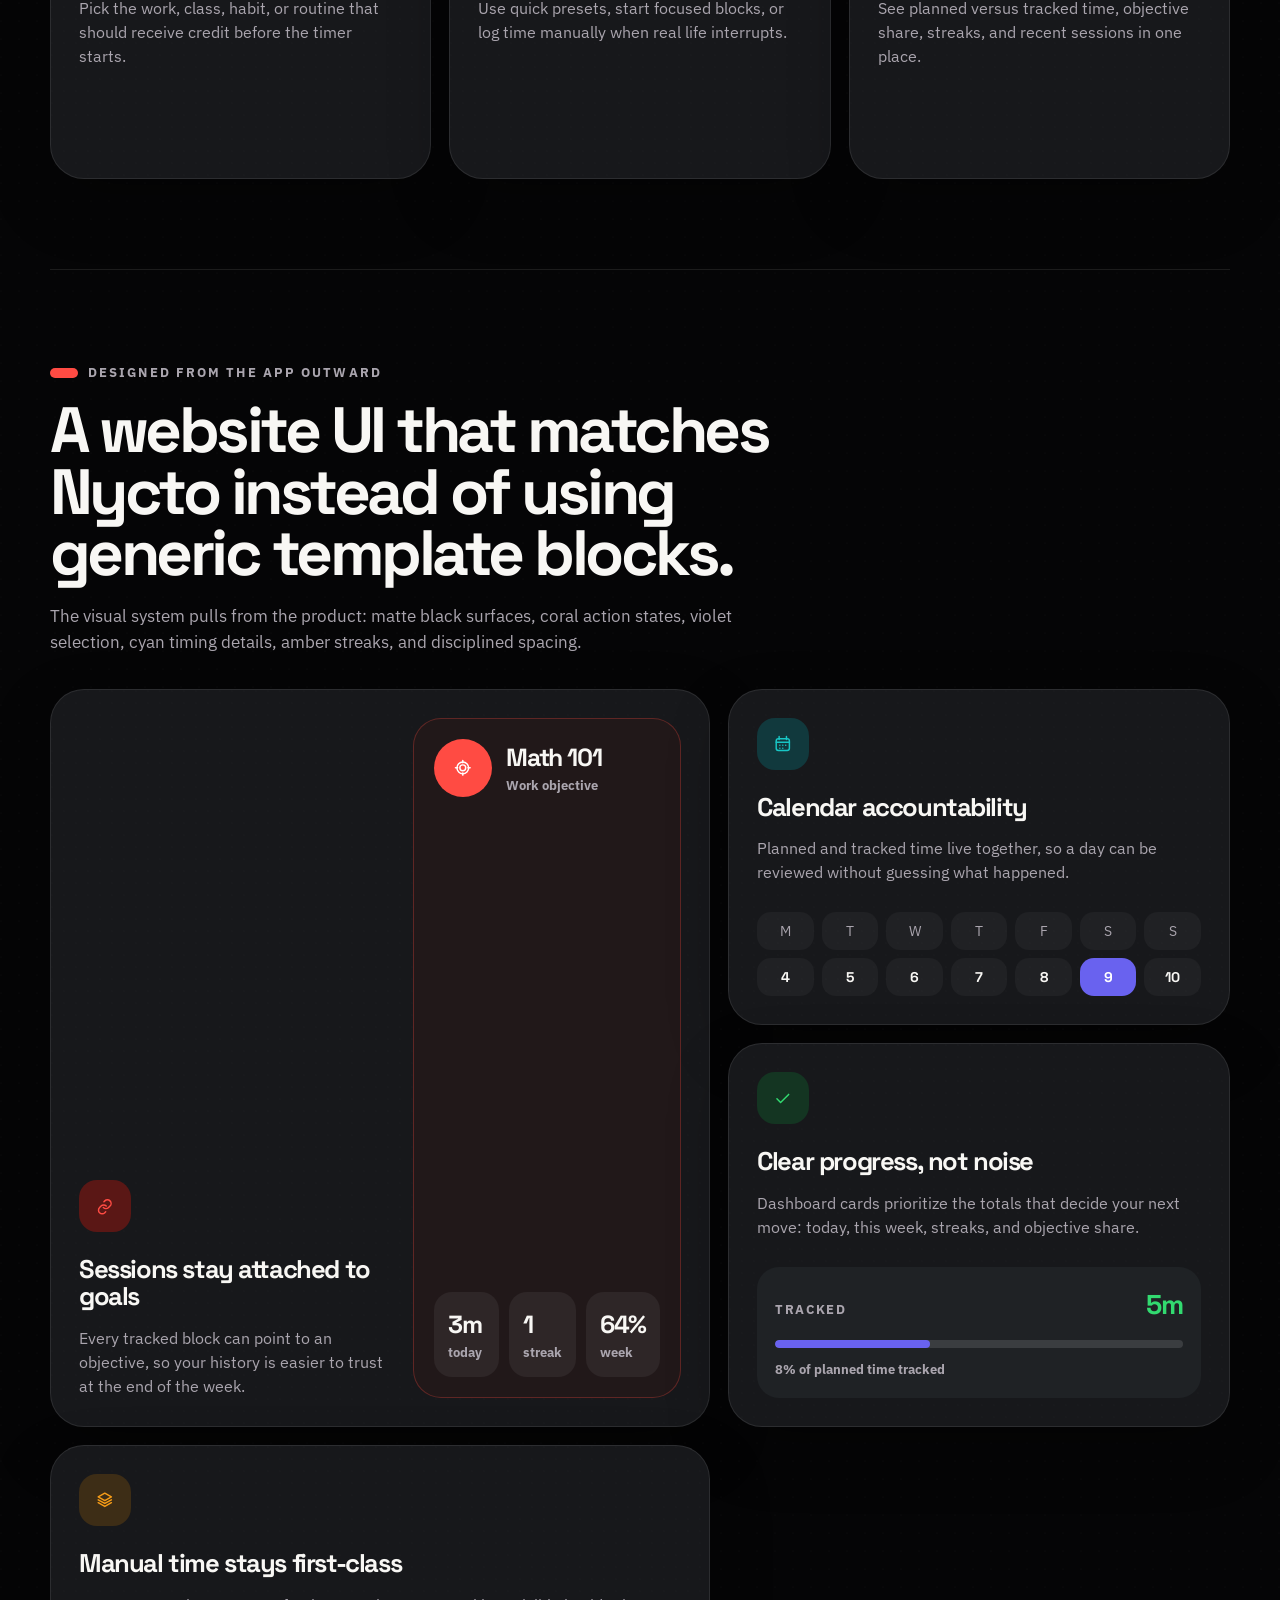
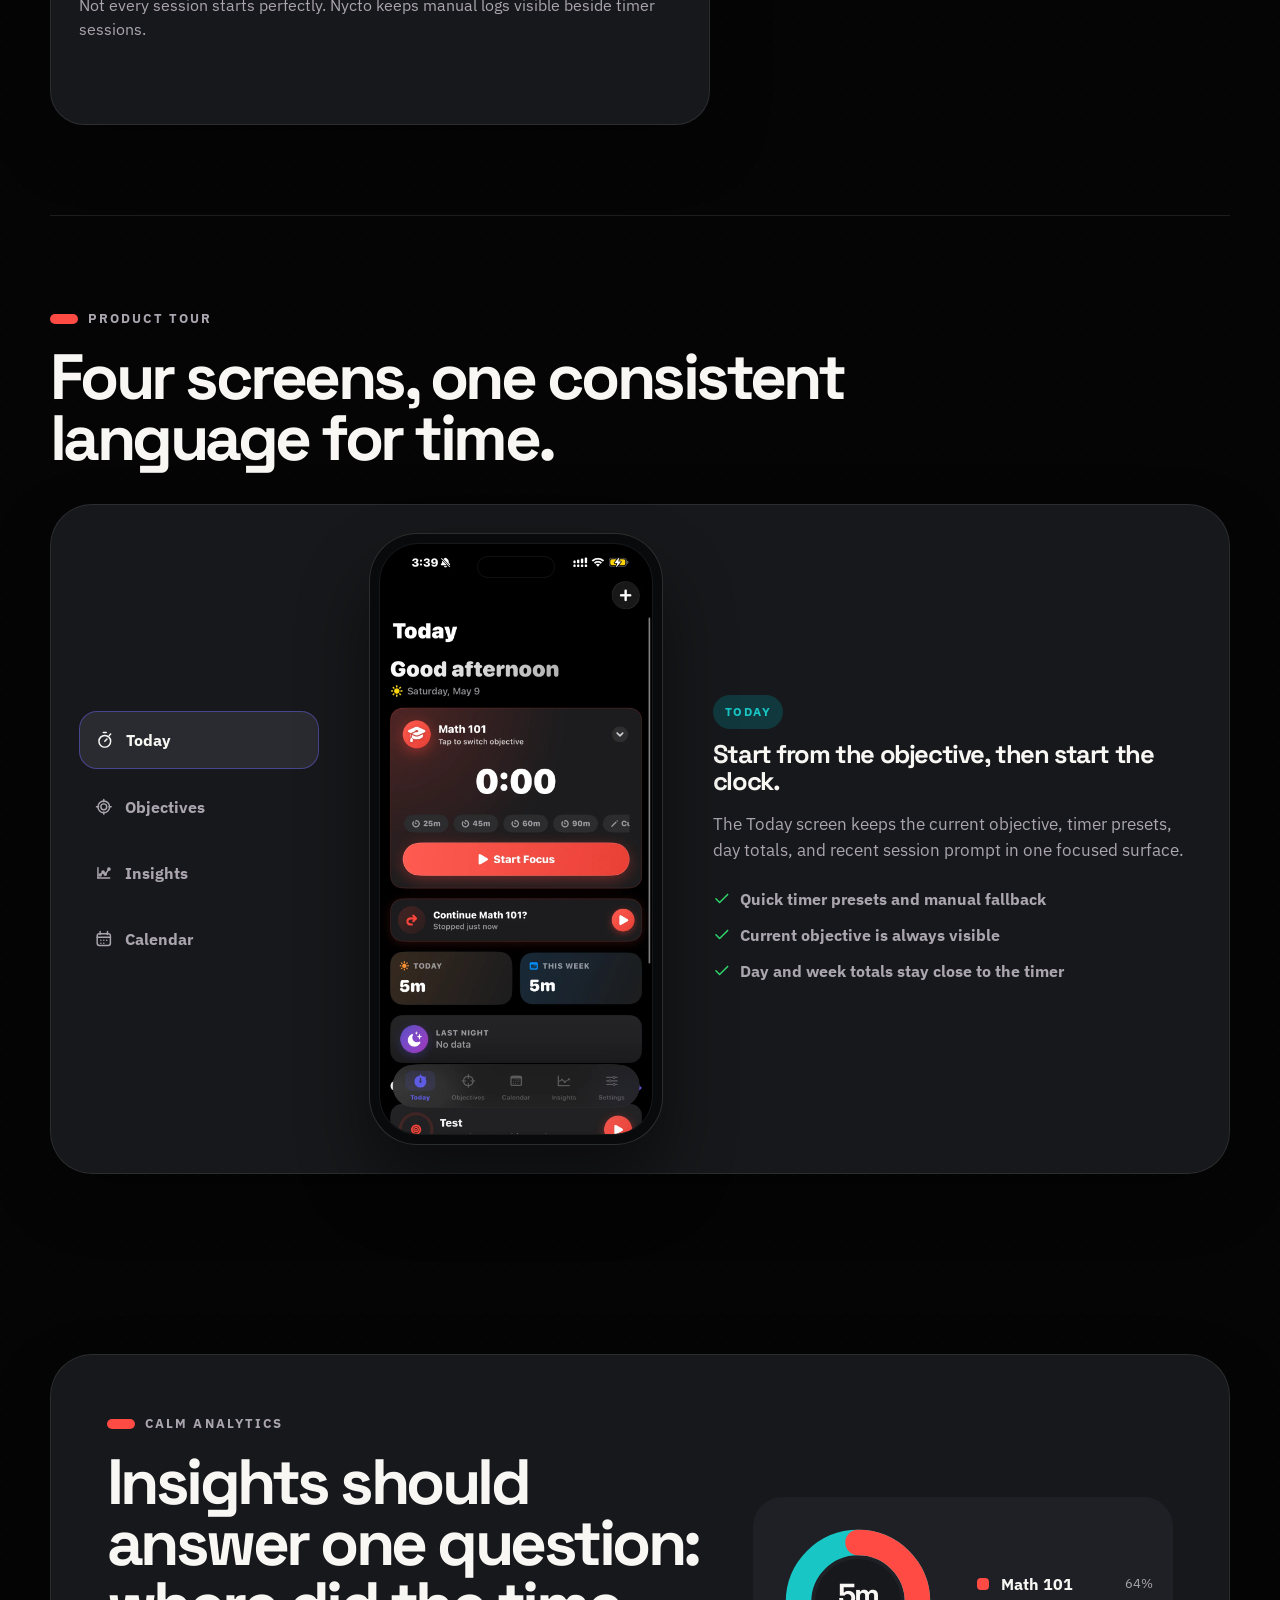
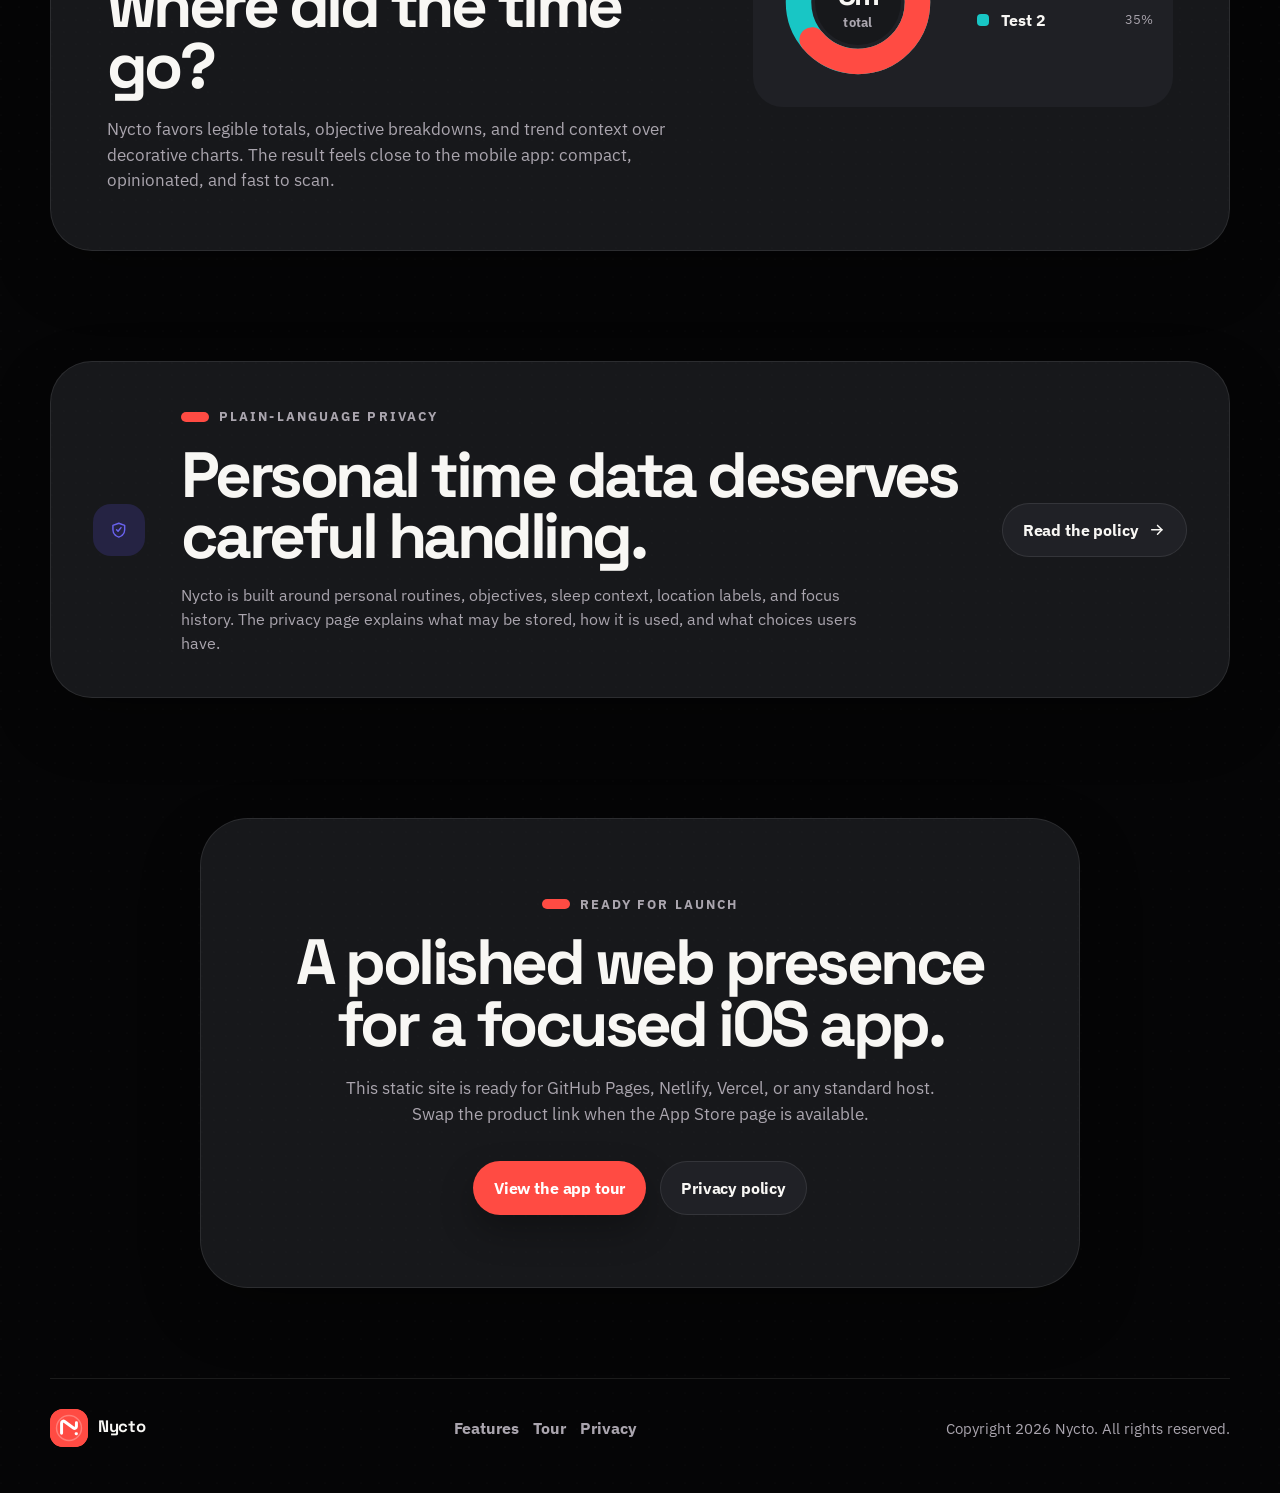
==== commit b102ce60: "Change brand logo image format from SVG to PNG" ====
--- a/index.html
+++ b/index.html
@@ -9,7 +9,7 @@
   <meta property="og:description" content="A calm time tracking app that connects focus sessions, planned blocks, and objective history.">
   <meta property="og:type" content="website">
   <meta property="og:image" content="assets/og-card.svg">
-  <link rel="icon" href="assets/nycto-mark.svg" type="image/svg+xml">
+  <link rel="icon" href="assets/nycto-mark.png" type="image/svg+xml">
   <link rel="preconnect" href="https://fonts.googleapis.com">
   <link rel="preconnect" href="https://fonts.gstatic.com" crossorigin>
   <link href="https://fonts.googleapis.com/css2?family=IBM+Plex+Sans:wght@400;500;600;700&family=Space+Grotesk:wght@500;600;700&display=swap" rel="stylesheet">
@@ -34,7 +34,7 @@
   <div class="page-shell" id="top">
     <header class="site-header" data-reveal>
       <a class="brand" href="index.html" aria-label="Nycto home">
-        <span class="brand-mark" aria-hidden="true"><img src="assets/nycto-mark.svg" alt=""></span>
+        <span class="brand-mark" aria-hidden="true"><img src="assets/nycto-mark.png" alt=""></span>
         <span>Nycto</span>
       </a>
       <button class="nav-toggle" type="button" aria-expanded="false" aria-controls="site-nav">
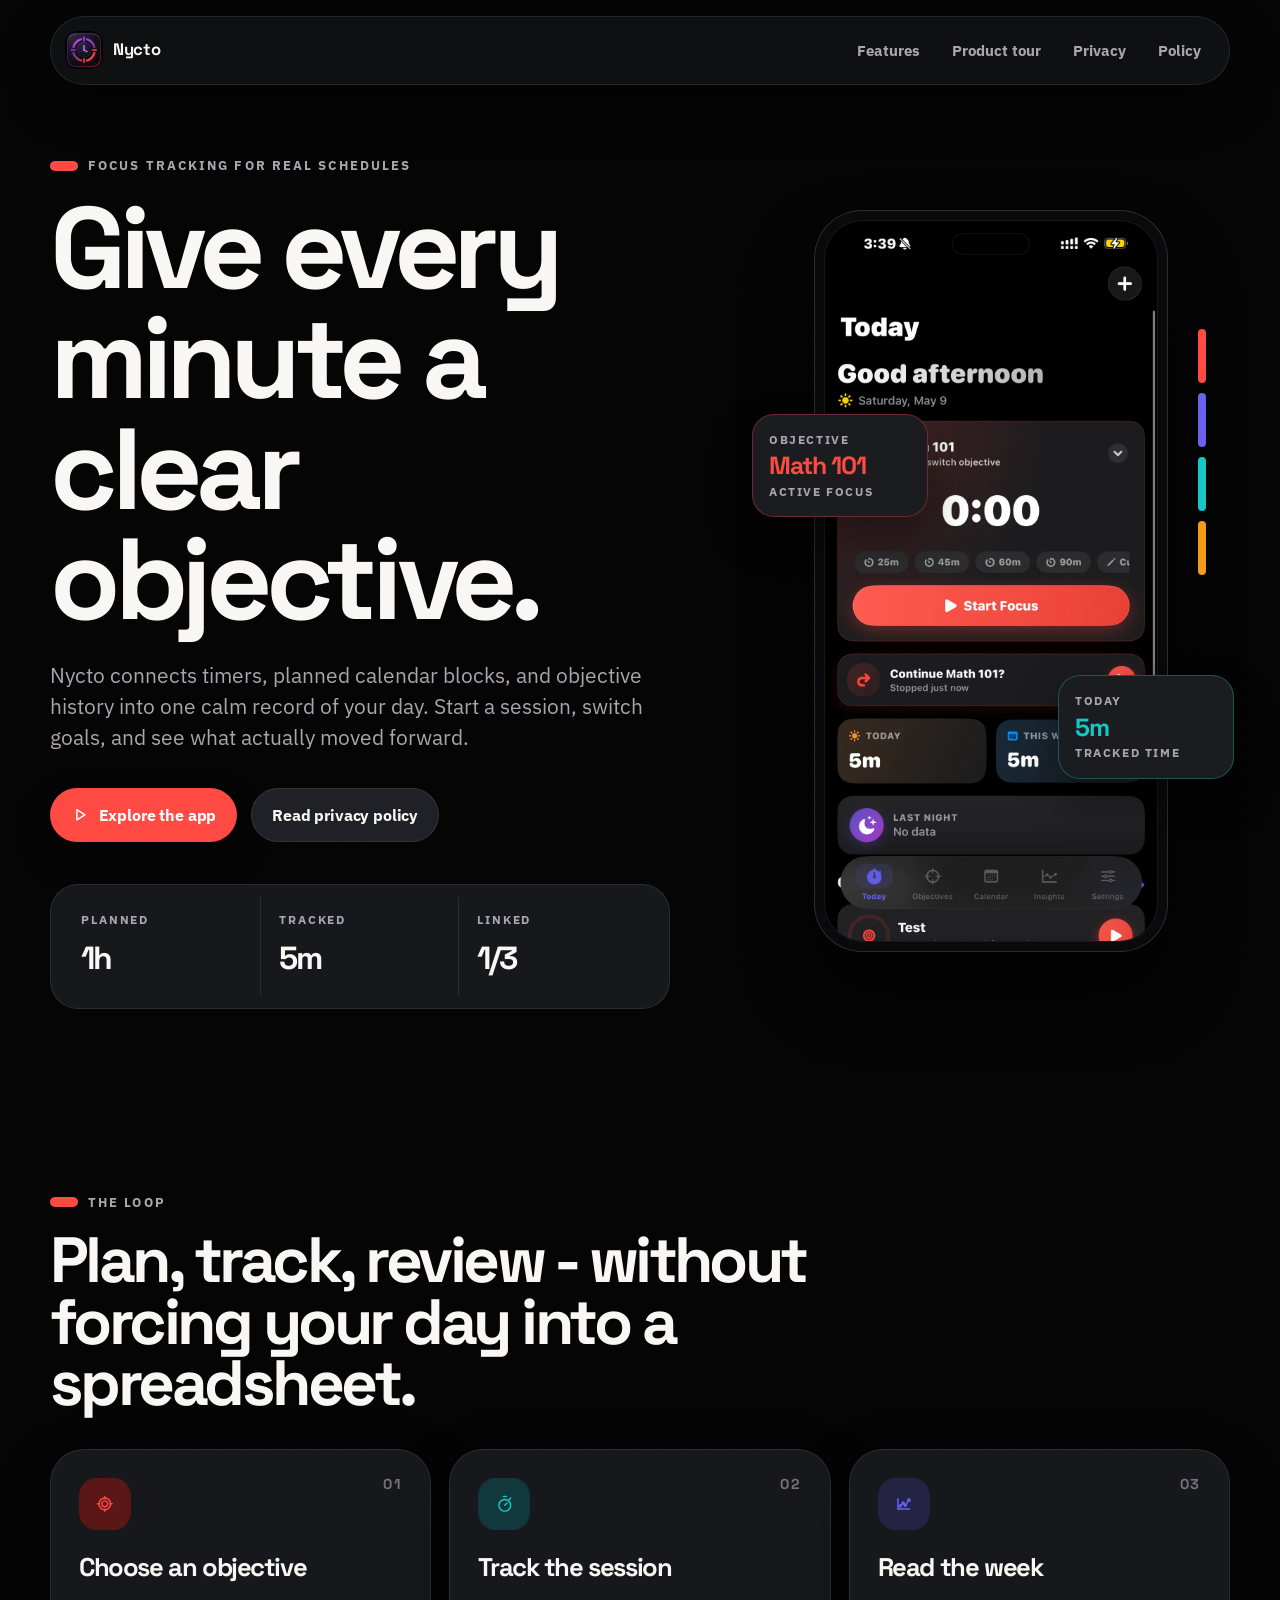
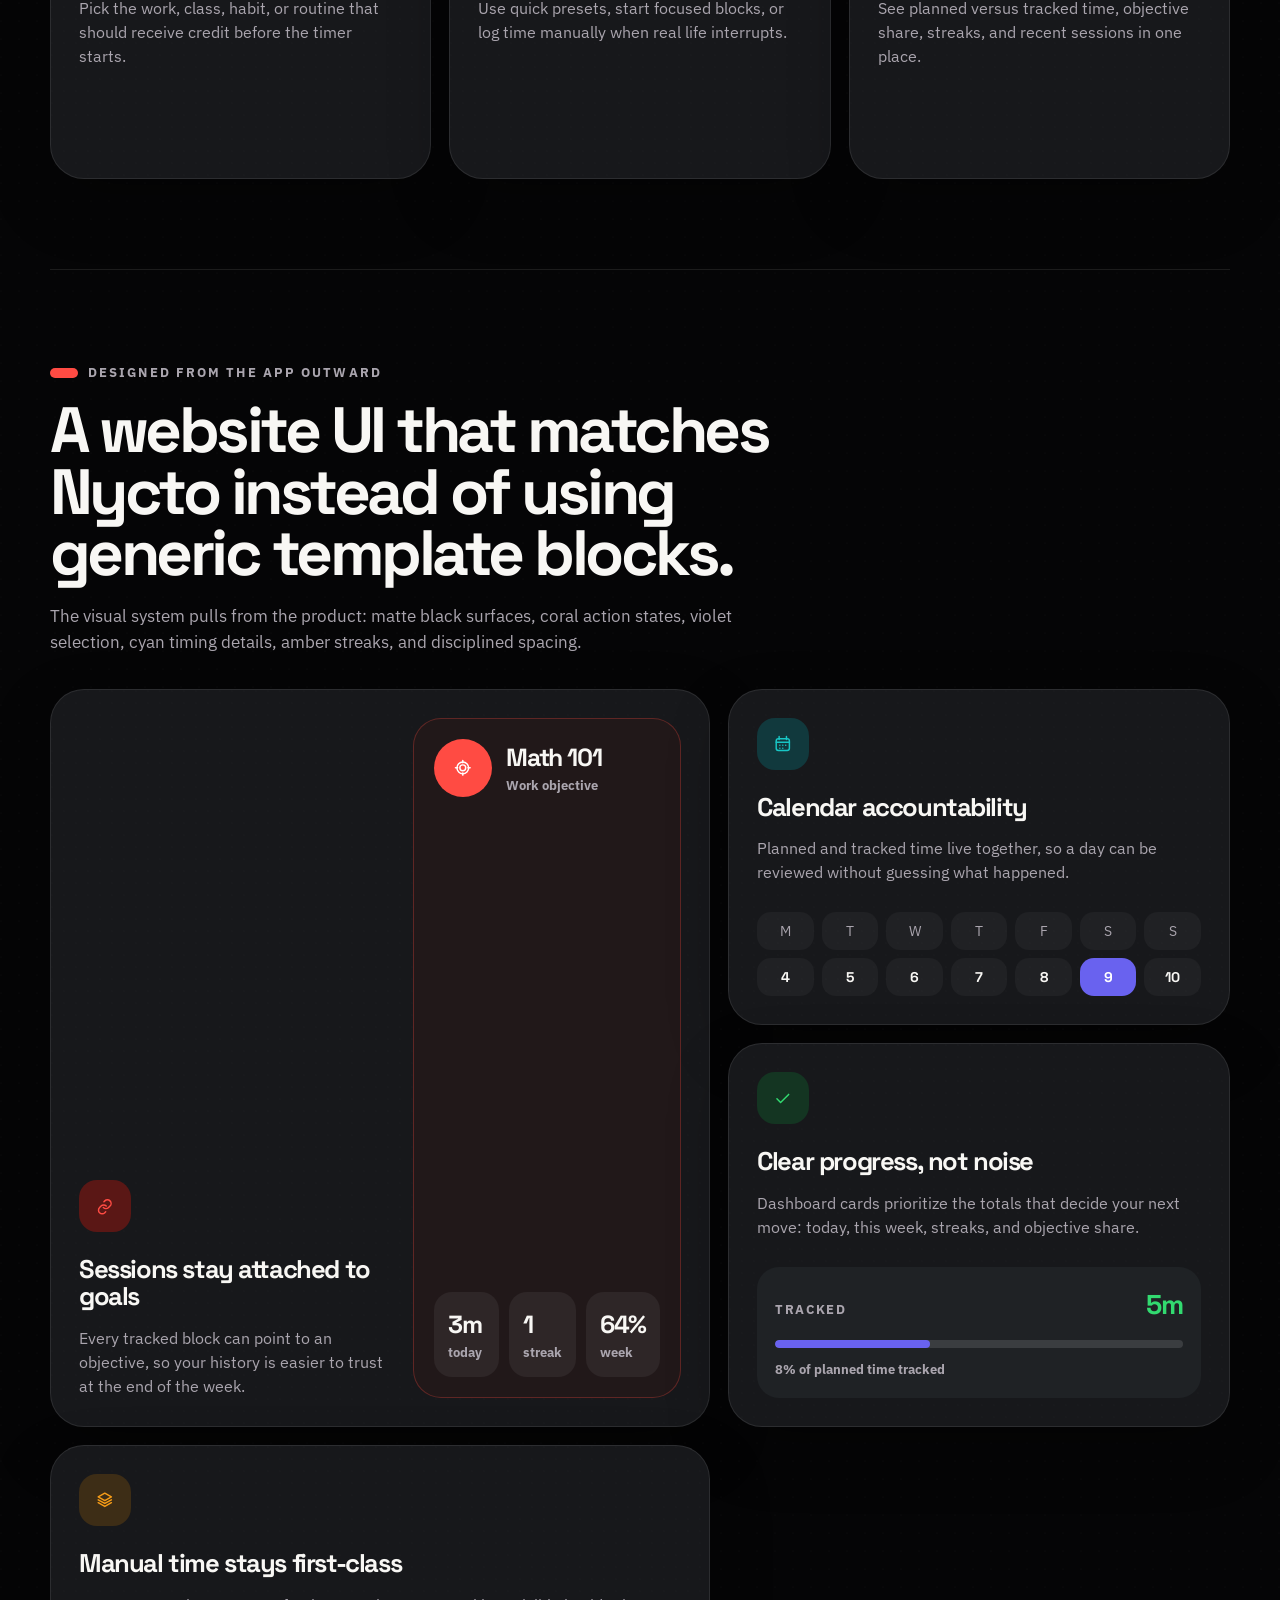
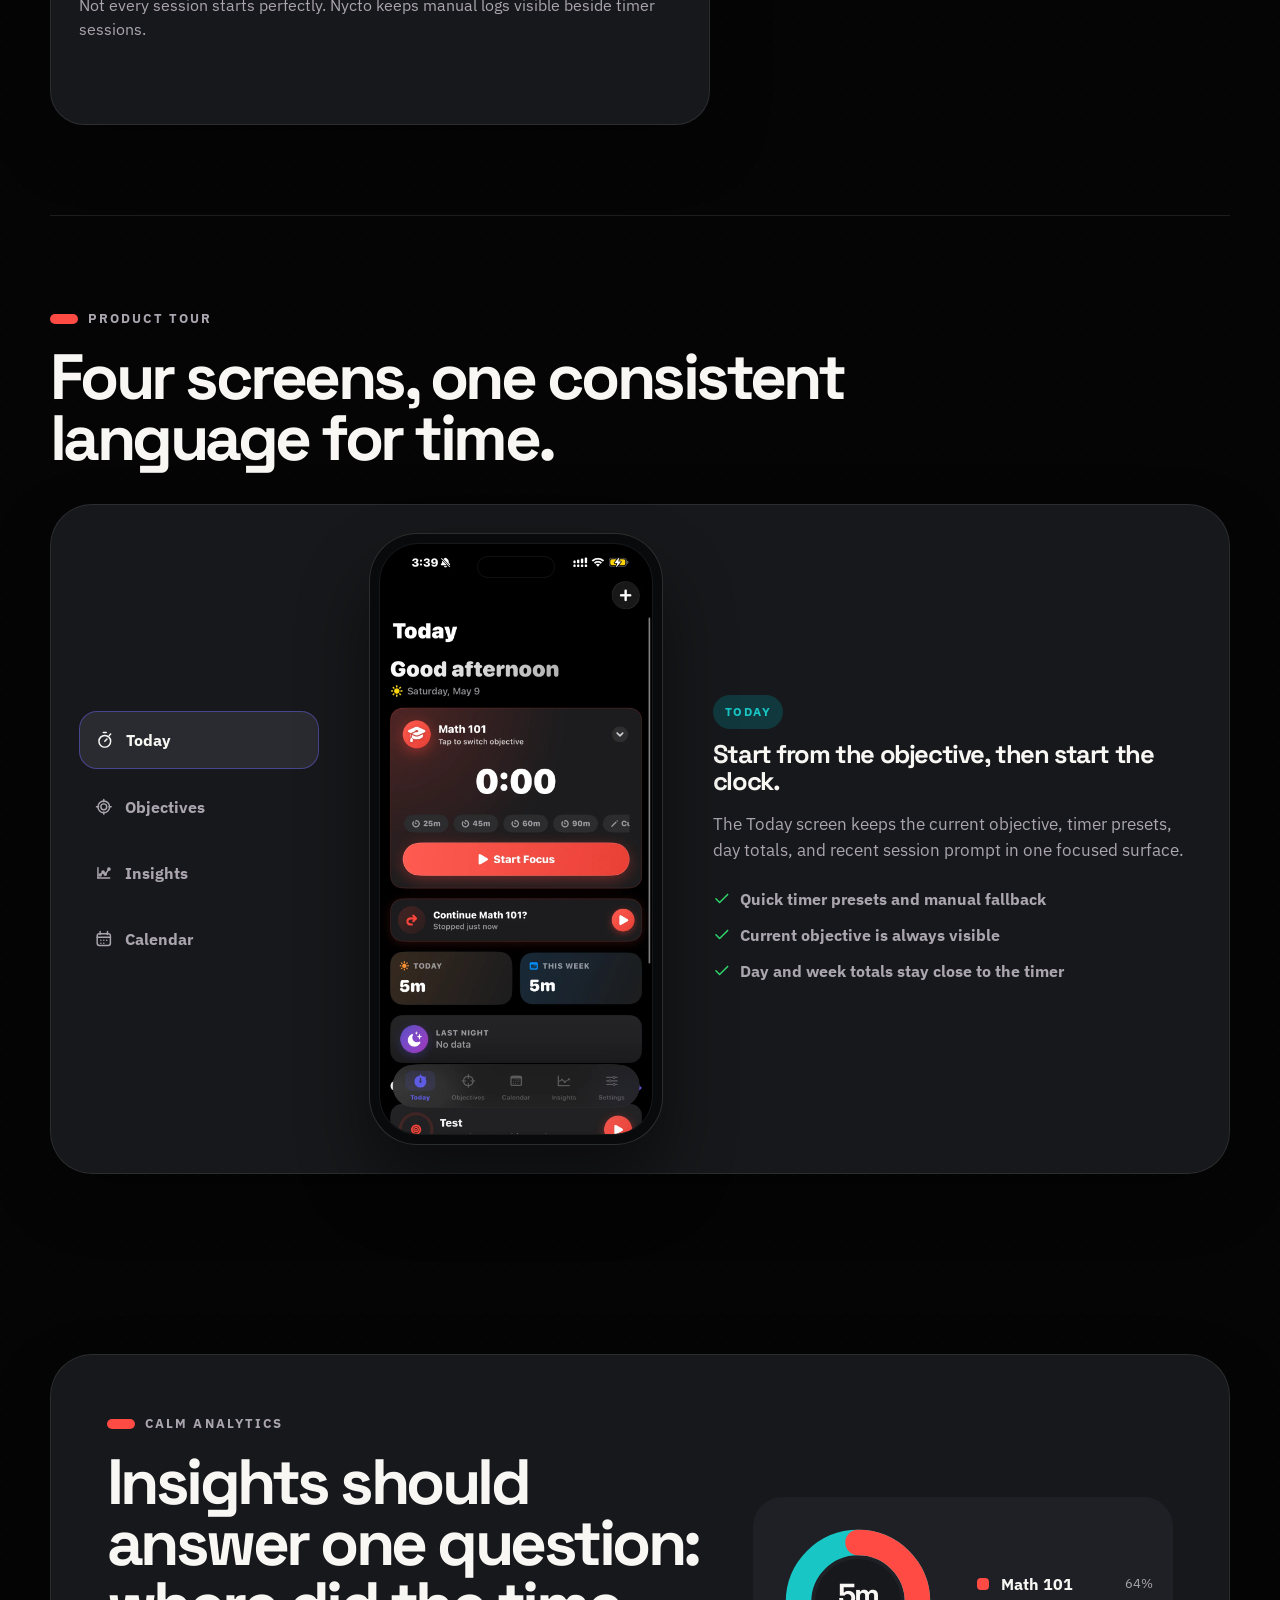
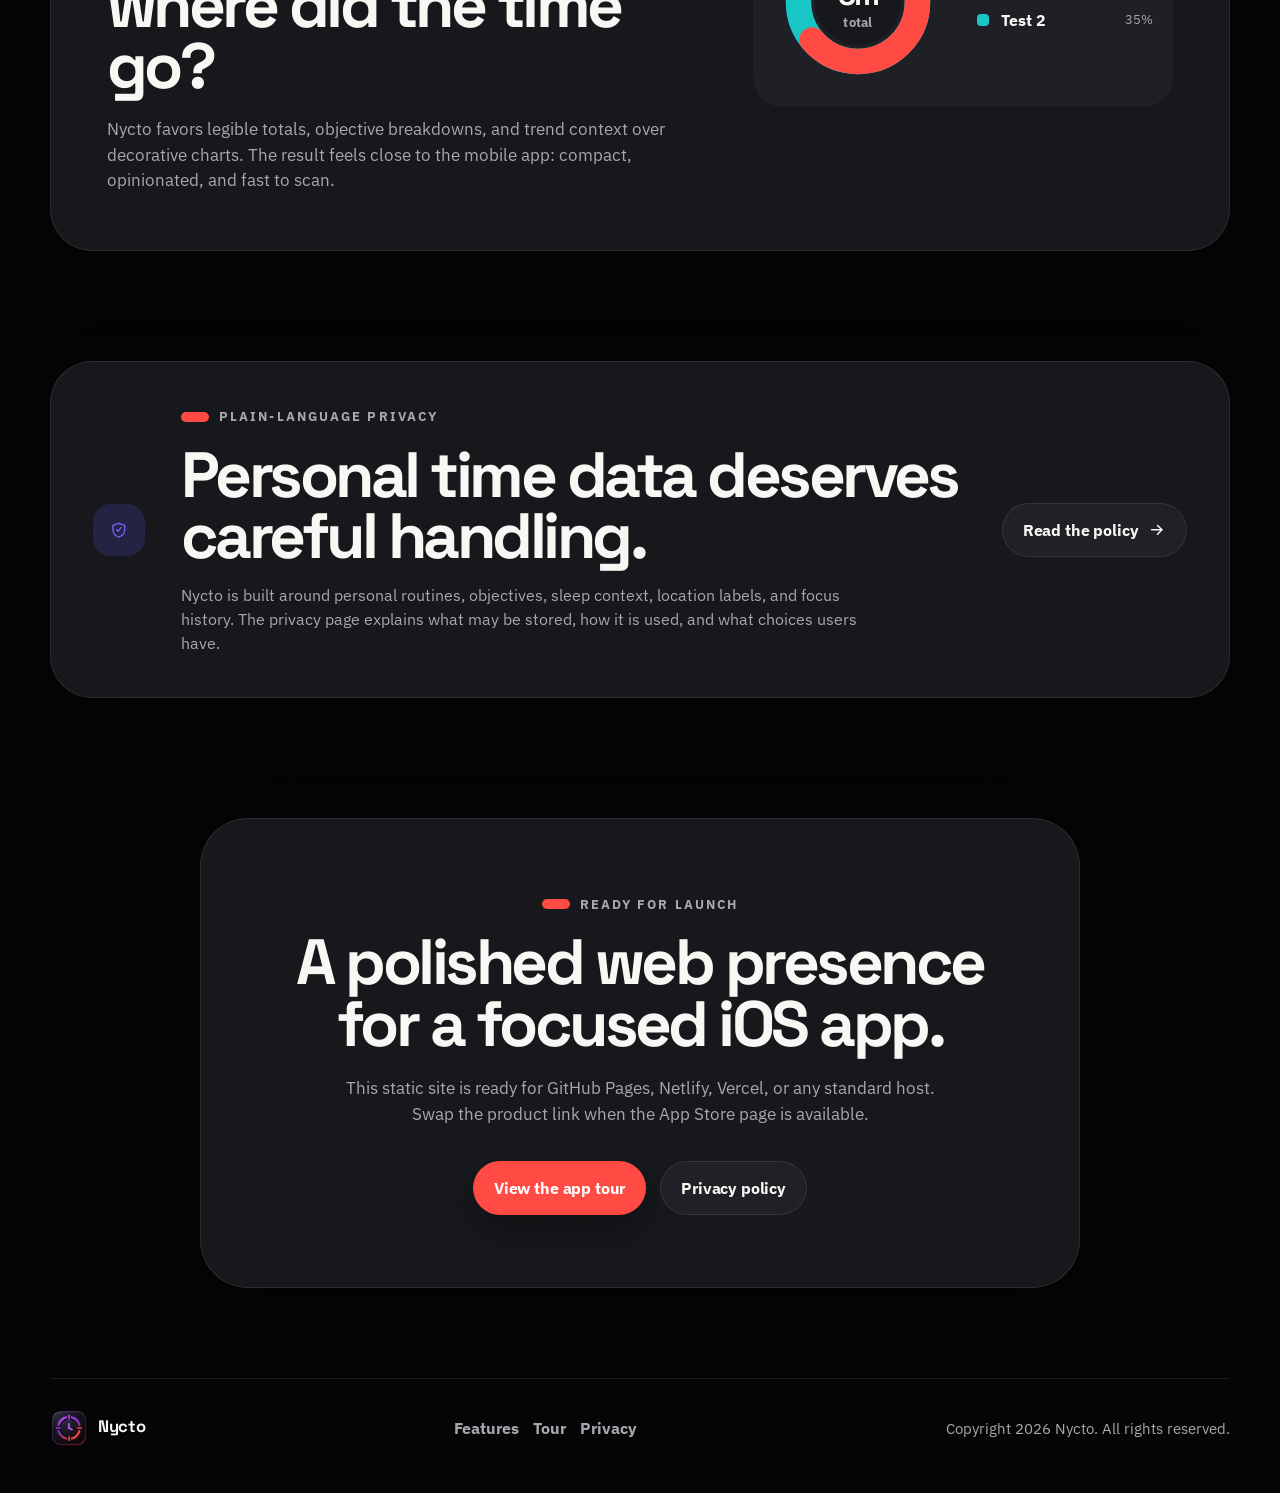
==== commit de256fcb: "Update brand logo from SVG to PNG Replaced SVG logo with PNG logo in the footer." ====
--- a/index.html
+++ b/index.html
@@ -280,7 +280,7 @@
 
     <footer class="site-footer">
       <a class="brand" href="index.html" aria-label="Nycto home">
-        <span class="brand-mark" aria-hidden="true"><img src="assets/nycto-mark.svg" alt=""></span>
+        <span class="brand-mark" aria-hidden="true"><img src="assets/nycto-mark.png" alt=""></span>
         <span>Nycto</span>
       </a>
       <div class="footer-links">
